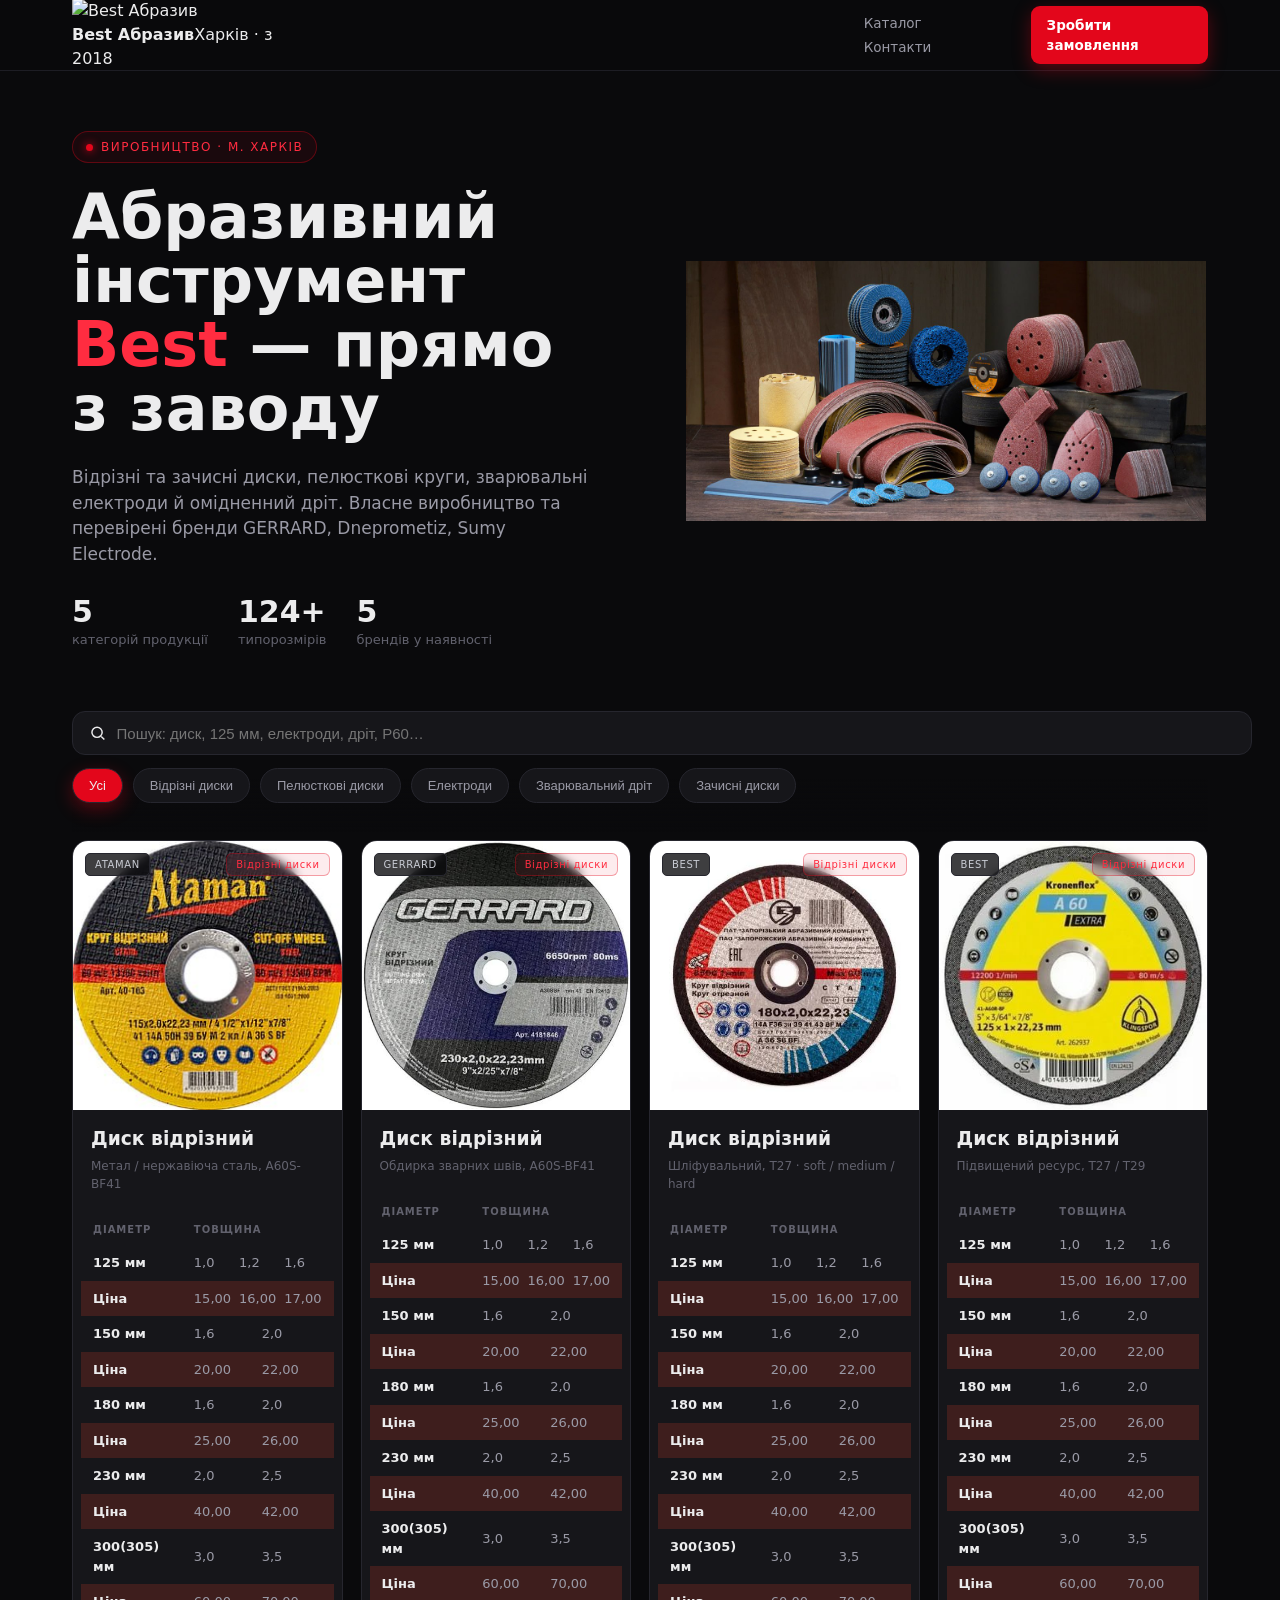
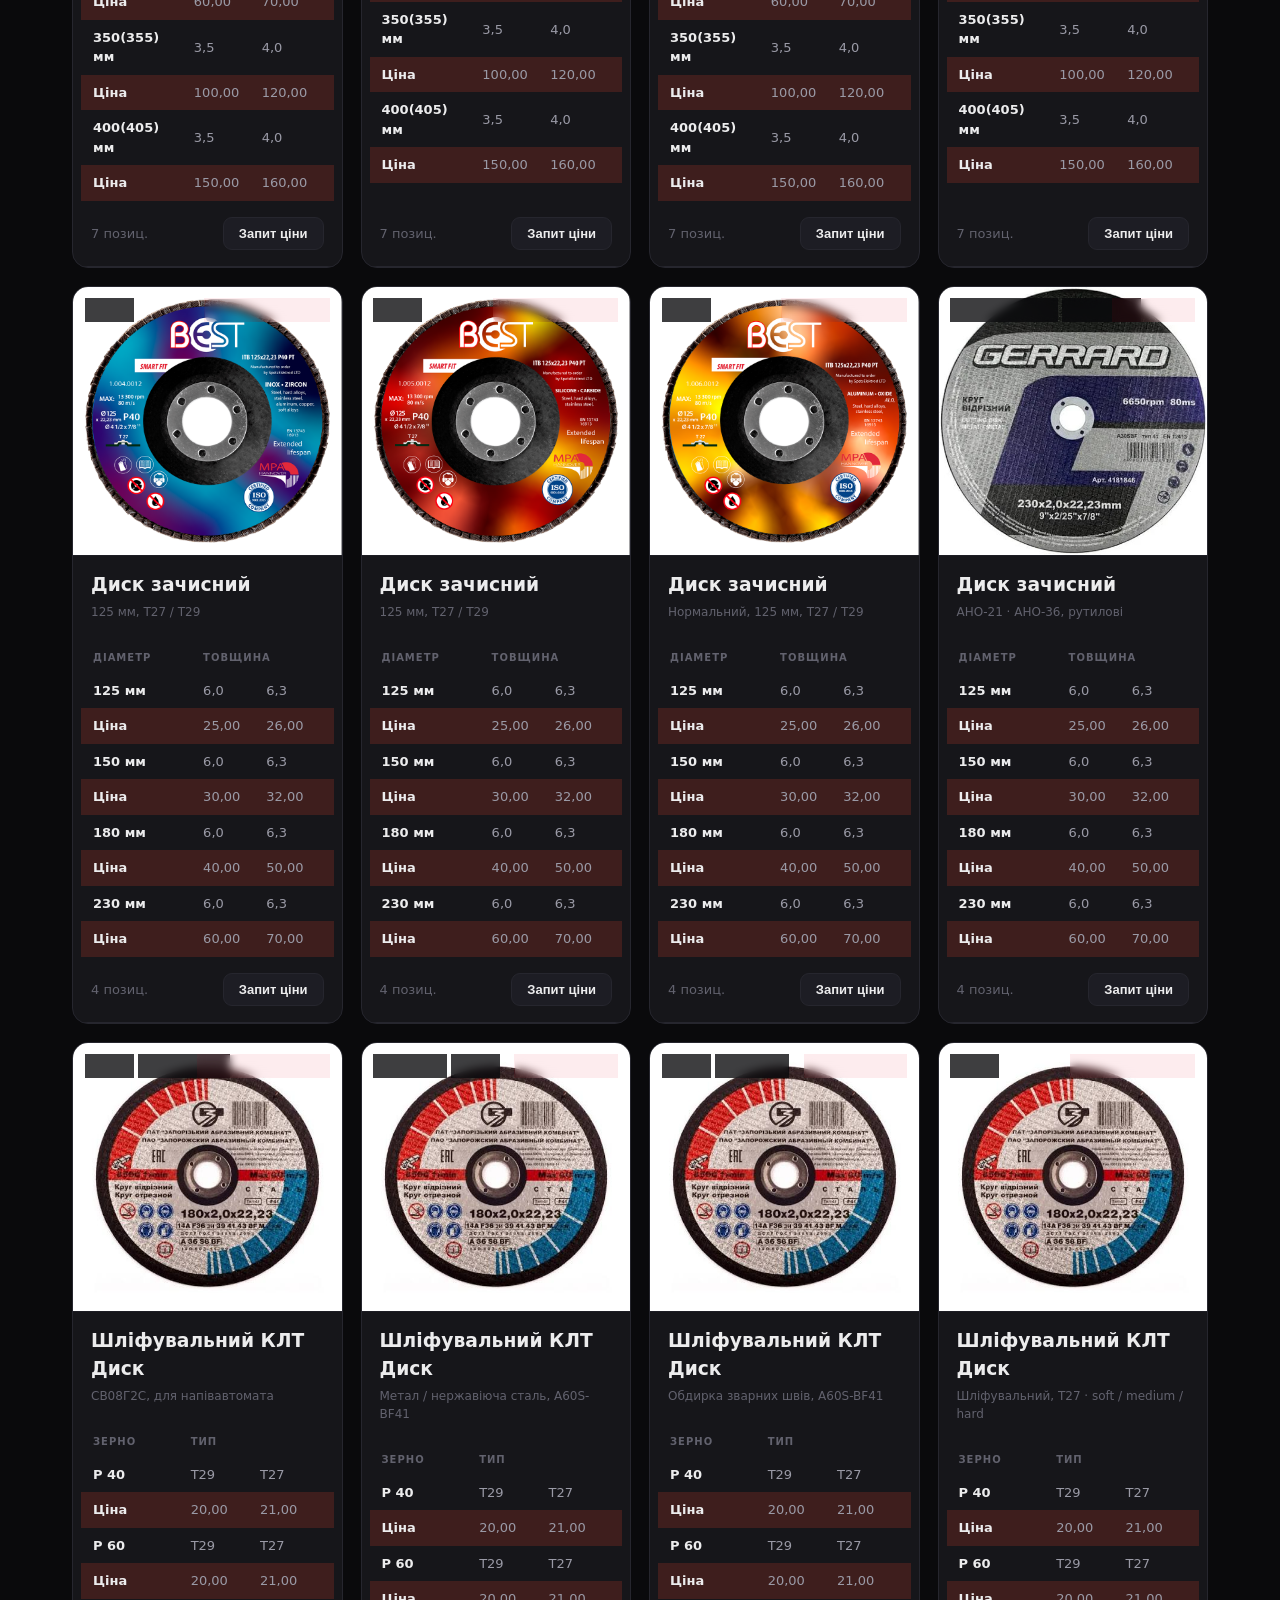
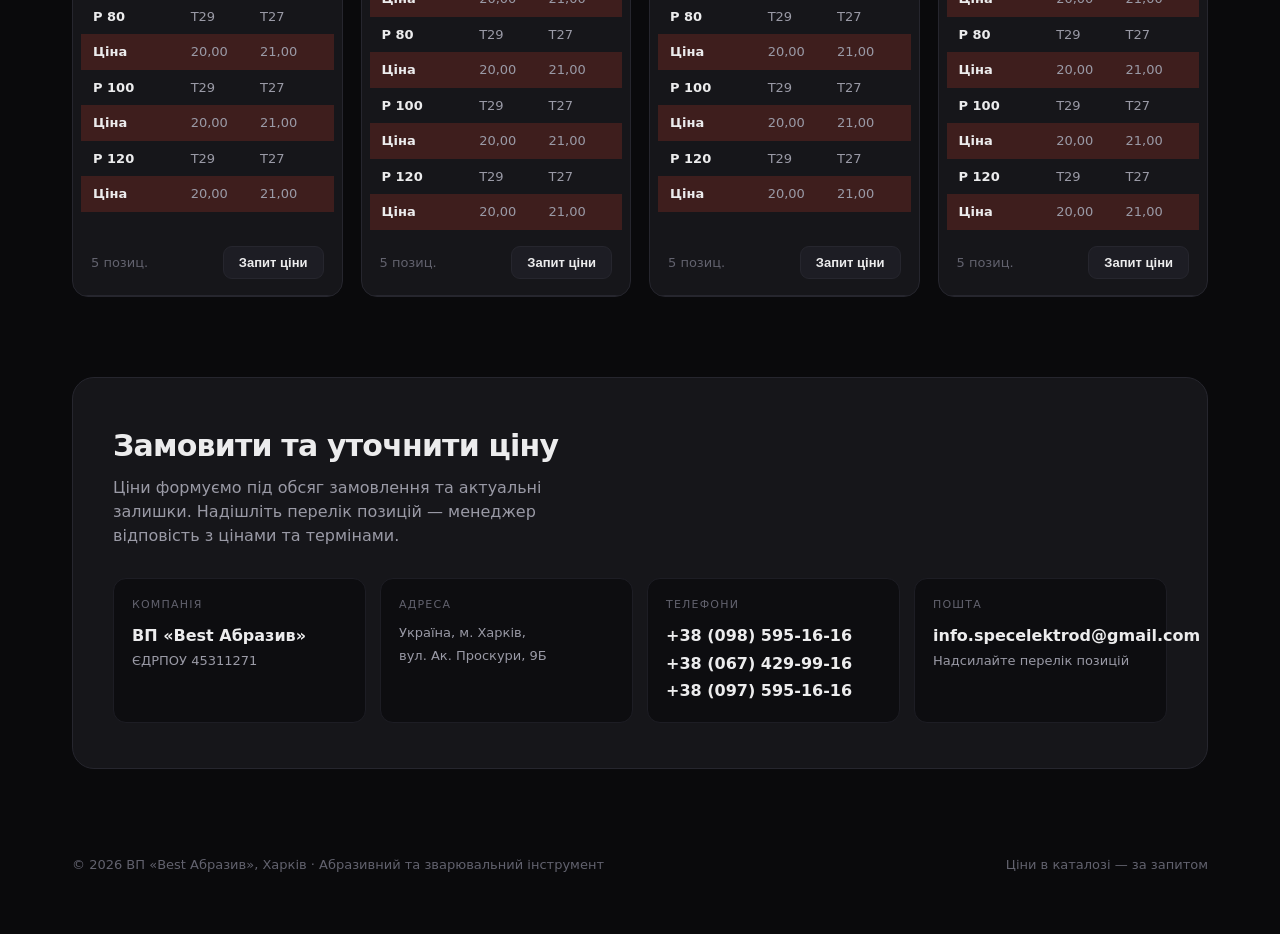
==== index.html @ 77cccf1e "first commit" ====
<!DOCTYPE html>
<html lang="uk">
<head>
    <meta charset="UTF-8">
    <meta name="viewport" content="width=device-width, initial-scale=1.0">
    <title>Spec Elektrod</title>
    <link rel="icon" type="image/png" sizes="32x32" href="images/Logo_СпецЕлектрод 2.jpg">
    <link rel="stylesheet" href="css/style.css">
</head>
<body>
    <header>
       <div class="wrap top-in">
            <a class="logo" href="#top">
                <span class="logo-badge"><img src="img/logo.jpg" alt="Best Абразив"></span>
                <span class="logo-txt"><b>Best Абразив</b><span>Харків · з 2018</span></span>
            </a>
            <nav class="top-nav">
                <a href="#cat">Каталог</a>
                <a href="#contacts">Контакти</a>
            </nav>
            <a class="top-cta" href="#contacts">Зробити замовлення</a>
        </div> 
    </header>
    <main class="wrap" id="top">
        <section class="hero">
            <div class="hero-box">
                <div class="badge-box">
                    <span class="badge">Виробництво · м. Харків</span>
                    <h1>Абразивний інструмент <em>Best</em> — прямо з заводу</h1>
                    <p>Відрізні та зачисні диски, пелюсткові круги, зварювальні електроди й омідненний дріт. Власне виробництво та перевірені бренди GERRARD, Dneprometiz, Sumy Electrode.</p>
                    <div class="hero-stats">
                        <div class="stat"><b id="st-cat">9</b><span>категорій продукції</span></div>
                        <div class="stat"><b id="st-sku">60+</b><span>типорозмірів</span></div>
                        <div class="stat"><b>5</b><span>брендів у наявності</span></div>
                    </div>
                </div>
                <div class="hero-img">
                    <img src="images/photo_2026-08-15_18-04-58.jpg" alt="">
                </div>
            </div>
        </section>

        <section class="controls" id="cat">
            <div class="search">
                <svg width="18" height="18" viewBox="0 0 24 24" fill="none" stroke="currentColor" stroke-width="2"><circle cx="11" cy="11" r="7"/><path d="m21 21-4.3-4.3"/></svg>
                <input id="q" type="text" placeholder="Пошук: диск, 125 мм, електроди, дріт, Р60…" autocomplete="off">
            </div>
            <div class="filters" id="filters"></div>
        </section>

        <section class="grid" id="grid"></section>

        <section class="contacts" id="contacts">
            <h2>Замовити та уточнити ціну</h2>
            <p class="lead">Ціни формуємо під обсяг замовлення та актуальні залишки. Надішліть перелік позицій — менеджер відповість з цінами та термінами.</p>
            <div class="c-grid">
                <div class="c-item"><div class="lbl">Компанія</div><span>ВП «Best Абразив»</span><span class="small">ЄДРПОУ 45311271</span></div>
                <div class="c-item"><div class="lbl">Адреса</div><span class="small">Україна, м. Харків,<br>вул. Ак. Проскури, 9Б</span></div>
                <div class="c-item"><div class="lbl">Телефони</div><a href="tel:+380985951616">+38 (098) 595-16-16</a><a href="tel:+380674299916">+38 (067) 429-99-16</a><a href="tel:+380975951616">+38 (097) 595-16-16</a></div>
                <div class="c-item"><div class="lbl">Пошта</div><a href="mailto:info.specelektrod@gmail.com?subject=Запит%20ціни%20-%20каталог%20Best%20Абразив">info.specelektrod@gmail.com</a><span class="small">Надсилайте перелік позицій</span></div>
            </div>
        </section>
        </main>

        <footer>
            <div class="wrap foot-in">
                <span>© <span id="yr"></span> ВП «Best Абразив», Харків · Абразивний та зварювальний інструмент</span>
                <span>Ціни в каталозі — за запитом</span>
            </div>
        </footer>
        <div class="toast" id="toast"></div>
        <script src="js/script.js"></script>
</body>
</html>
---- css/style.css ----
:root{
    --red: #e3061b;
    --red-soft:#ff2c40;
    --bg:#0a0a0c;
    --bg-2:#111114;
    --cyan: #14eaee;
    --txt-dim:#9a9aa6;
    --card:#16161a;
    --txt:#ececed;
    --line-soft:#1d1d24;
    --txt-faint:#62626e;
    --line:#26262e;
    --chrome:#c9ccd4;
    --card-hover:#1c1c22;
}

*{
    box-sizing:border-box;
    margin:0;
    padding:0;
}
  
html{
    scroll-behavior:smooth;
}
  
body{
    background:var(--bg);
    color:var(--txt);
    font-family:'Segoe UI',system-ui,-apple-system,Roboto,Helvetica,Arial,sans-serif;
    line-height:1.5;
    overflow-x:hidden;
}
  
a{
    color:inherit;
    text-decoration:none;
}
  
img{
    max-width:100%;
    display:block;
}


p{
    color: white;
}

header{
    position: sticky;
    top: 0px;
    z-index: 100;
    backdrop-filter: blur(14px);
    background-color: rgba(10, 10, 12, .72);
    border-bottom: 1px solid var(--line-soft);
}

.top-in {
    /* opacity: 0.7; */
    border-color: aliceblue;
    display: flex;
    align-items: center;
    gap: 18px;               
    height: 70px;
}

.wrap{
    margin: 0px auto;
    padding: 0px 22px;
    max-width: 1180px;
    position: relative;
    z-index: 1;
}

/*  расстояние между дочерними элементами 
        row-gap: 18px;      между строками 
        column-gap: 12px;   между колонками      
        gap: 18px 12px;                   */


.top-nav{
    margin: 0 0 0 540px;
}   
        
.top-nav a{
    font-size: 13.5px;
    padding: 8px 12px;
    color: var(--txt-dim);
}

.top-nav a:hover{
    color: var(--txt);
    background: var(--card);
    border-radius:9px;
    transition: 0.18s;
}

.top-cta{
    color: #fff;
    background-color: var(--red);
    border-radius: 9px;
    padding: 9px 16px;
    font-weight: 600;
    font-size: 13.5px;
    box-shadow: 0 6px 18px #e3061c5a;
}

.top-cta:hover{
    background-color: var(--red-soft);
    transition: 0.18s;
}

.hero{
    padding: 60px 0px 30px;
}

.hero h1{
    font-weight: 800;
    font-size: 62px;
    max-width: 520px;
    line-height: 1.03;
}

.badge{
    display: inline-flex;
    align-items: center;
    font-size: 12px;
    text-transform: uppercase;
    letter-spacing: 1.5px;
    padding: 6px 13px;
    margin-bottom: 22px;
    border-radius: 25px;
    border: 1px solid rgba(227, 6, 27, .35);
    background-color: #e3061c13;
    color: var(--red-soft);
    gap: 8px;
}

.badge::before{
    content: " ";
    width: 7px;
    height: 7px;
    border-radius: 50%;
    background: var(--red);
    box-shadow: 0 0 8px var(--red);
}

.hero h1 em{
    font-style: normal;
    color: var(--red-soft);
}

.hero p{
    font-size: 17px;
    color: var(--txt-dim);
    font-weight: 400;
    margin-top: 25px;
    max-width: 520px;
}

.hero-stats{
    display: flex;
    gap: 30px;
    margin-top: 30px;
}

.stat b{
    display: block;
    font-size: 30px;
    font-weight: 800;
    line-height: 1;
}

.stat span{
    font-size: 13px;
    /* font-weight: 300; */
    color: var(--txt-faint);
}

.hero-box{
    display: flex;
    gap: 94px;
}

.hero-img{
    display: flex;
    justify-content: center;
    align-items: center;
}

.hero-img img{
    height: 260px;
    display: block;
    
    
    margin: 51px auto;
}

.controls{
    position: sticky;
    top: 70px;
    z-index: 40;
    padding: 16px 0;
    margin-top: 14px;
    background: linear-gradient(180deg, var(--bg) 60%, rgba(10, 10, 12, 0));
}

.search{
    display: inline-flex;
    align-items: center;
    border: 1px solid var(--line);
    background-color: var(--card);
    border-radius: 13px;
    padding: 12px 16px;
    width: 1180px;   
    gap: 10px;
}

.search input{
    background: none;
    border: none;
    outline: none;
    color: var(--txt); 
    font-size: 15px;
    width: 100%; 
}



.filters{
    display: inline-flex;
    align-items: center;
    gap: 10px;
}

.chip{
    display: inline-flex;
    align-items: center;
    border: 1px solid var(--line);
    background-color: var(--card);
    border-radius: 20px;
    padding: 9px 16px;  
    margin: 13px 0px;
    font-size: 13px;
    color: var(--txt-dim);
}

.chip:hover{
    border: 1px solid #3a3a44;
    color: var(--txt);
    cursor: pointer;
    transition: 0.18s;
}

.active{
    background-color: var(--red);
    color: var(--txt);
    box-shadow: 0 6px 18px #e3061c55;
}

.grid{
    display: grid;
    gap: 18px;
    padding: 8px 0 70px;
    grid-template-columns: repeat(auto-fill, minmax(250px, 1fr));
}

.card{
    background-color: var(--card);
    border: 1px solid var(--line);
    border-radius: 16px;
    overflow: hidden;
    display: flex;
    flex-direction: column;
    transition: 0.2s;
}

.card:hover{
    background: var(--card-hover);
    transform: translateY(-3px);
    
}

.brands{
    display: inline-flex;
    align-items: center;
    gap: 5px;
    position: absolute;
    top: 12px;
    left: 12px;
}

.brand-tag{
    font-size: 10px;
    letter-spacing: 0.6px;
    color: var(--chrome);
    border-radius: 5px;
    border: 1px solid var(--line);
    background: rgba(8, 8, 11, .78);
    padding: 3px 9px;
    backdrop-filter: blur(4px);
}

.card-media{
    position: relative;
    height: 268.9px;
    background: radial-gradient(circle at 50% 38%, #222228, #0d0d10 72%);
    border-bottom: 1px solid  var(--line-soft);
}

.cat-pill{
    font-size: 10px;
    letter-spacing: 0.6px;
    color: var(--red-soft);
    border-radius: 6px;
    border: 1px solid rgba(227, 6, 27, .35);
    background-color: #e3061c13;
    padding: 3px 9px;
    backdrop-filter: blur(4px);
    position: absolute;
    top: 12px;
    right: 12px;
}

.card-head{
    padding: 15px 18px;
}

.sub{
    font-size: 12px;
    color: var(--txt-faint);
    margin-top: 4px;
}

.card-body{
    padding: 6px 8px 4px;
    flex: 1;
}

table{
    width: 100%;
    border-collapse: collapse;
    font-size: 13px;
}

th{
    text-align: left;
    padding: 8px 12px;
    text-transform: uppercase;
    letter-spacing: 1px;
    font-size: 10px;
    font-weight: 600;
    color: var(--txt-faint);
}

tbody td:first-child{
    font-weight: 600;
    color: var(--txt);
}

tbody tr:nth-child(odd) td {
    /* border-bottom: 1px solid var(--line); */
    /* background-color: #39394179; */
}

tbody tr:nth-child(even) td {
    /* border-bottom: 2px solid var(--cyan); */
    background-color: #ff452c2c;
}

tbody td{
    padding: 8px 12px;
    color: var(--txt-dim);
    /* border-top: 1px solid  var(--cyan); */
    
}

/* tbody td:nth-child(2){
    border-left: 1px solid  var(--cyan);
} */

.price{
    color: var(--red-soft);
    font-weight: 600;
}

.variants,
.prices {
    display: grid;
    grid-template-columns: repeat(3, 1fr);
    gap: 8px;
}

.price-label {
    font-weight: 600;
}


.card-foot{
    display: flex;
    align-items: center;
    gap: 5px;
    padding: 12px 18px 16px;
    border-bottom: 1px solid var(--line);
}

.n{
    display: inline-flex;
    justify-content: center;
    font-size: 13px;
    color: var(--txt-faint);
}

.btn-ask{
    border: 1px solid var(--line);
    margin-left: auto;
    background: #1d1d24;
    color: var(--txt);
    font-size: 13px;
    font-weight: 600;
    border-radius: 9px;
    padding: 8px 15px;
}

.btn-ask:hover{
    cursor: pointer;
    transition: 0.18s;
    background: var(--red);
}

.contacts{
    border: 1px solid var(--line);
    border-radius: 22px;
    background-color: var(--card);
    padding: 45px 40px;
    margin: 10px 0 60px;
}

.contacts h2{
    font-size: 30px;
    font-weight: 800;
    letter-spacing: -0.8px;
    margin-bottom: 8px;
}

.lead{
    color: var(--txt-dim);
    max-width: 50ch;
    margin-bottom: 30px;
}

.c-grid{
    display: grid;
    gap: 14px;
    grid-template-columns: repeat(auto-fit, minmax(210px, 1fr));
    position: relative;
}

.c-item{
    background: #0d0d10;;
    border: 1px solid var(--line-soft);
    padding: 18px;
    border-radius: 13px;
}

.lbl{
    text-transform: uppercase;
    letter-spacing: 1.2px;
    font-size: 11px;
    color: var(--txt-faint);
    margin-bottom: 9px;
}

.c-item a, .c-item span{
    display: block;
    font-size: 15;
    line-height: 1.7;
    color: var(--txt);
    font-weight: 600;
}

.c-item .small{
    font-size: 13px;
    font-weight: 400;
    color: var(--txt-dim);
}

footer{
    padding: 26px 0 60px;
    font-size: 13px;
    color: var(--txt-faint);
}

.foot-in{
    display: flex;
    flex-wrap: wrap;
    gap: 14px; 
    justify-content: space-between;
    align-items: center;
}
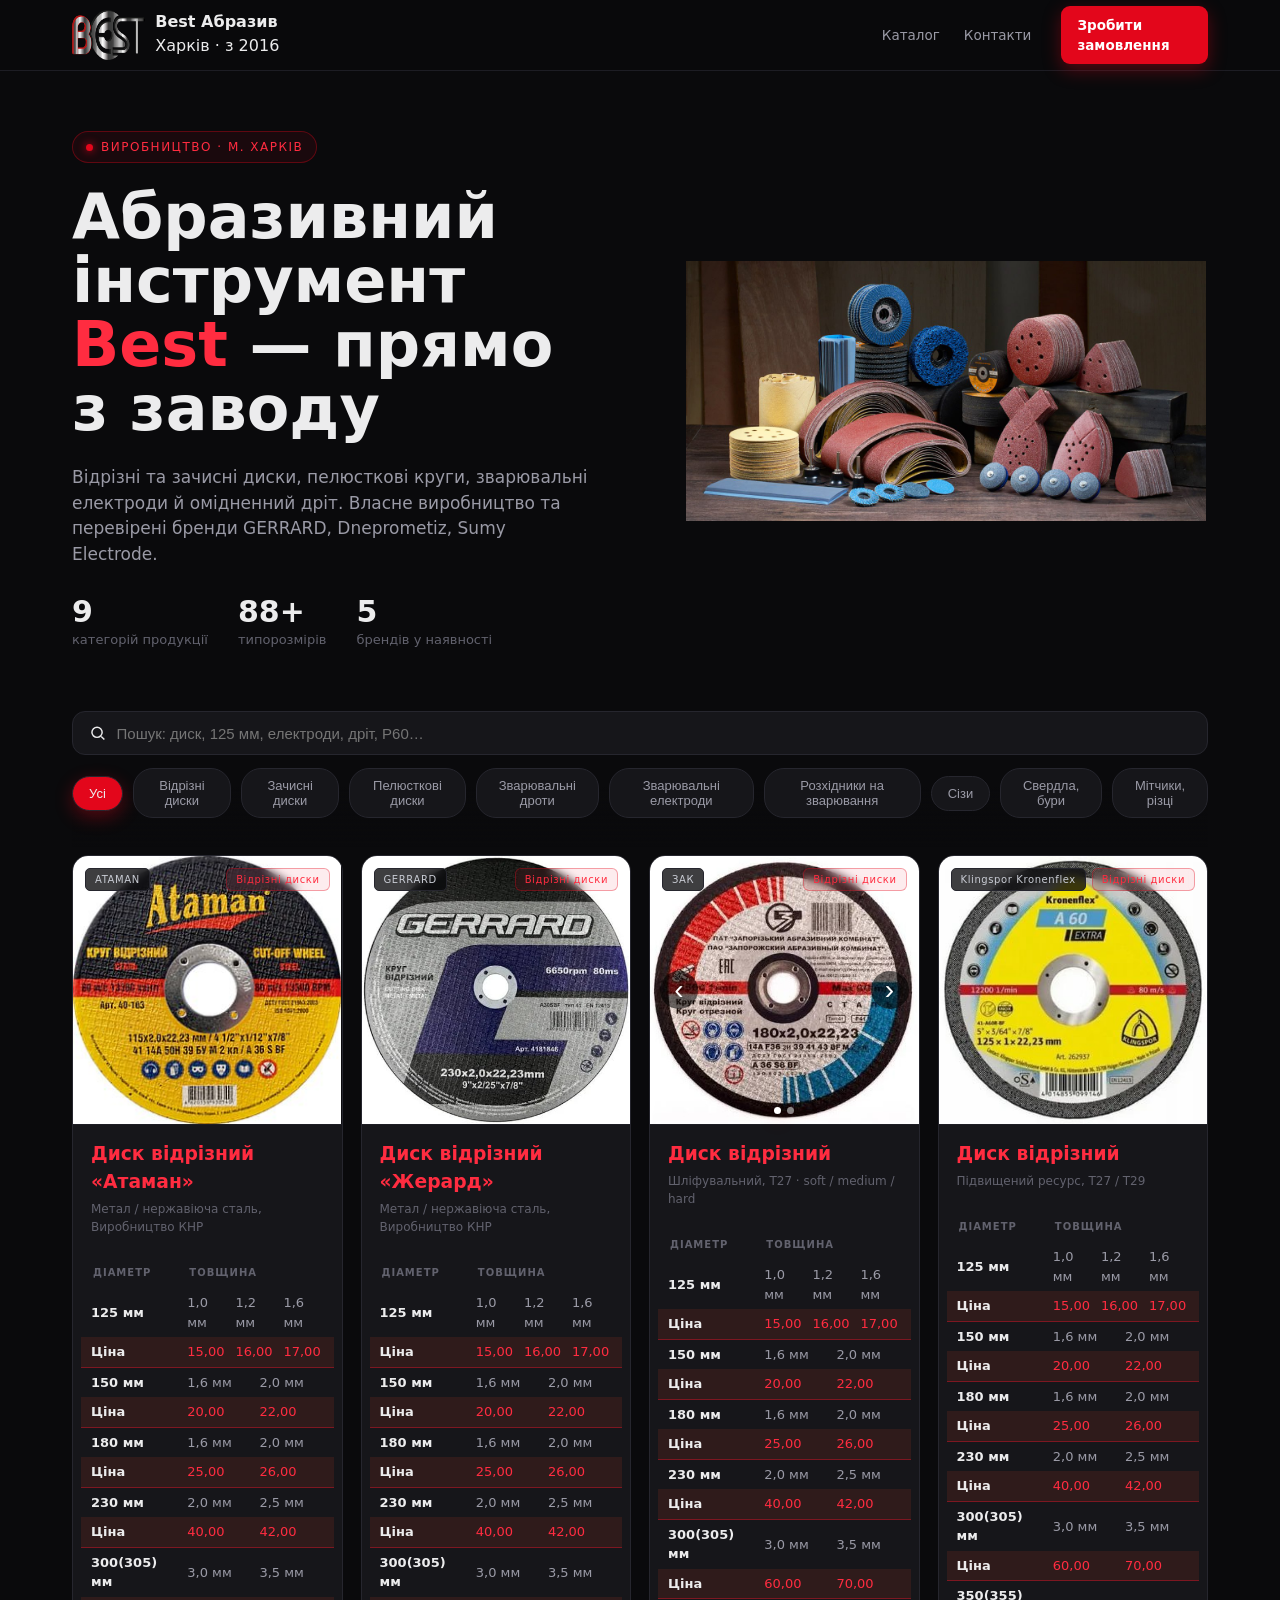
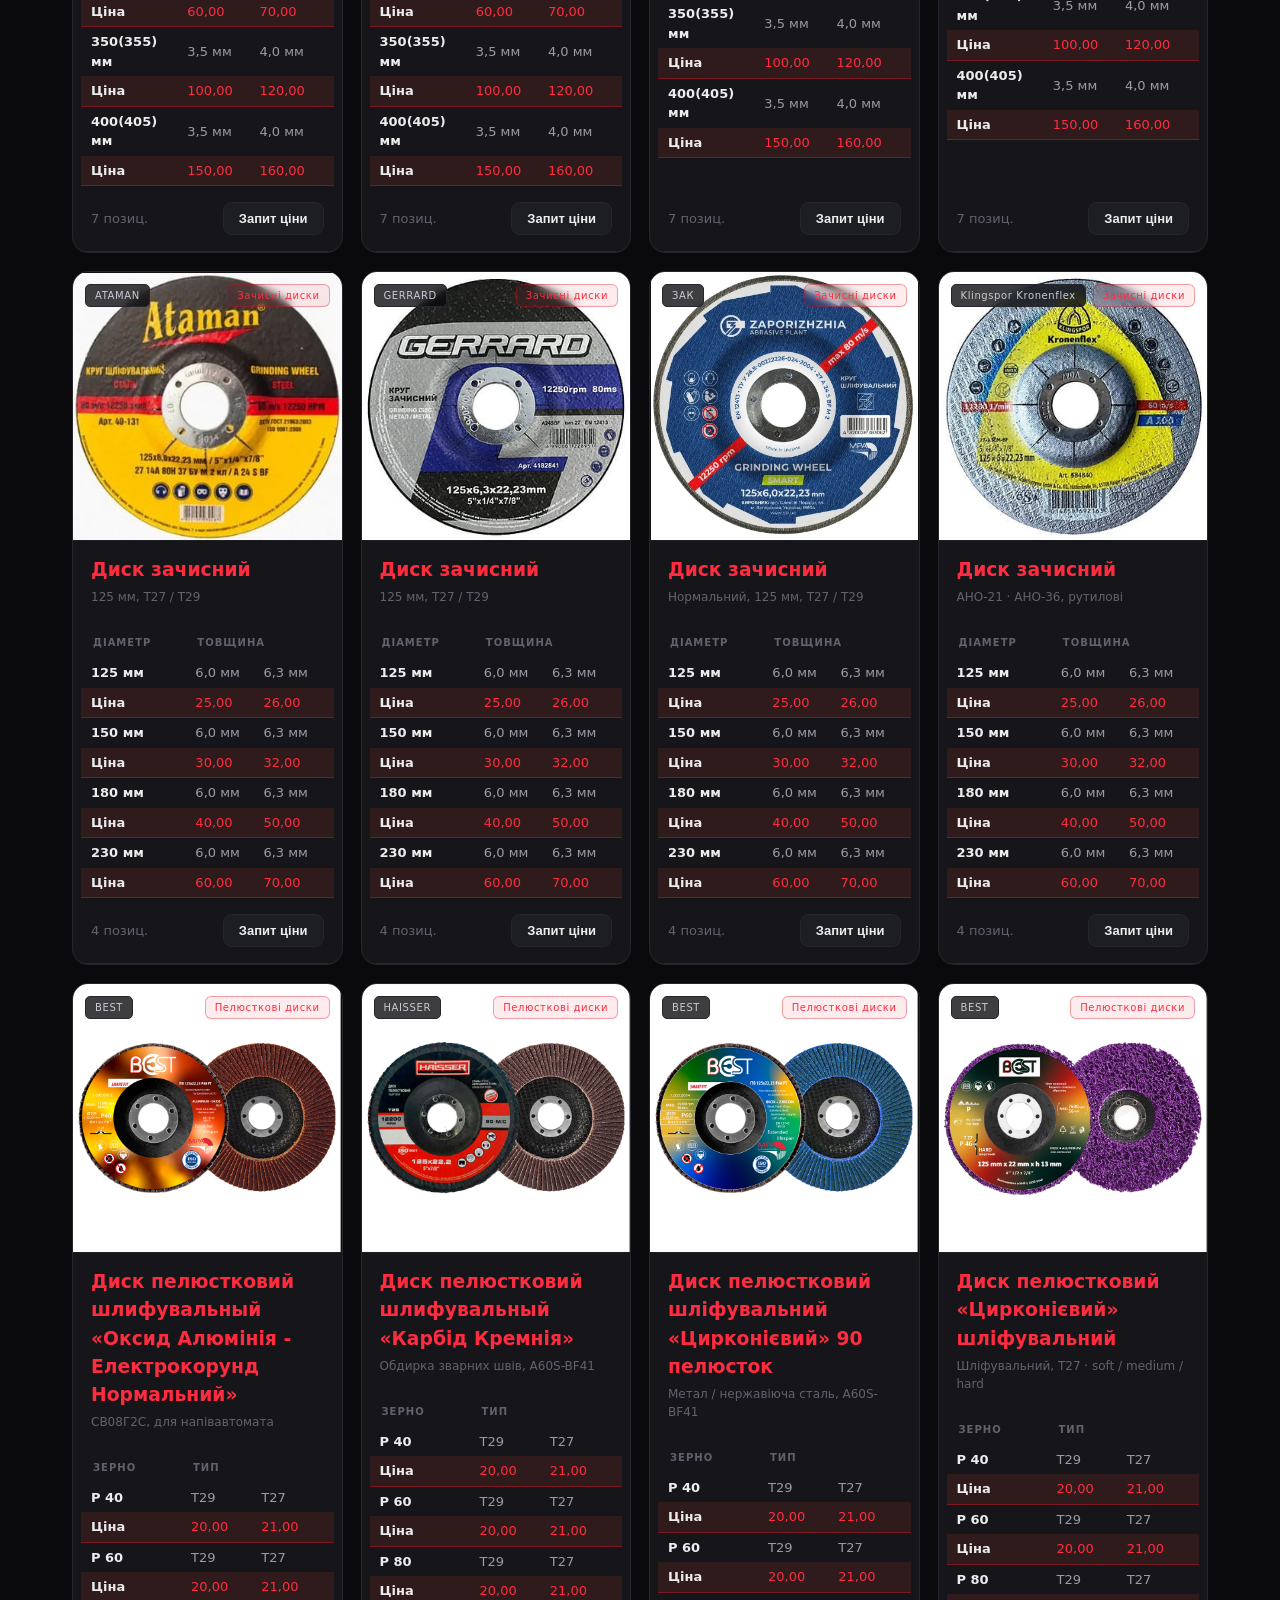
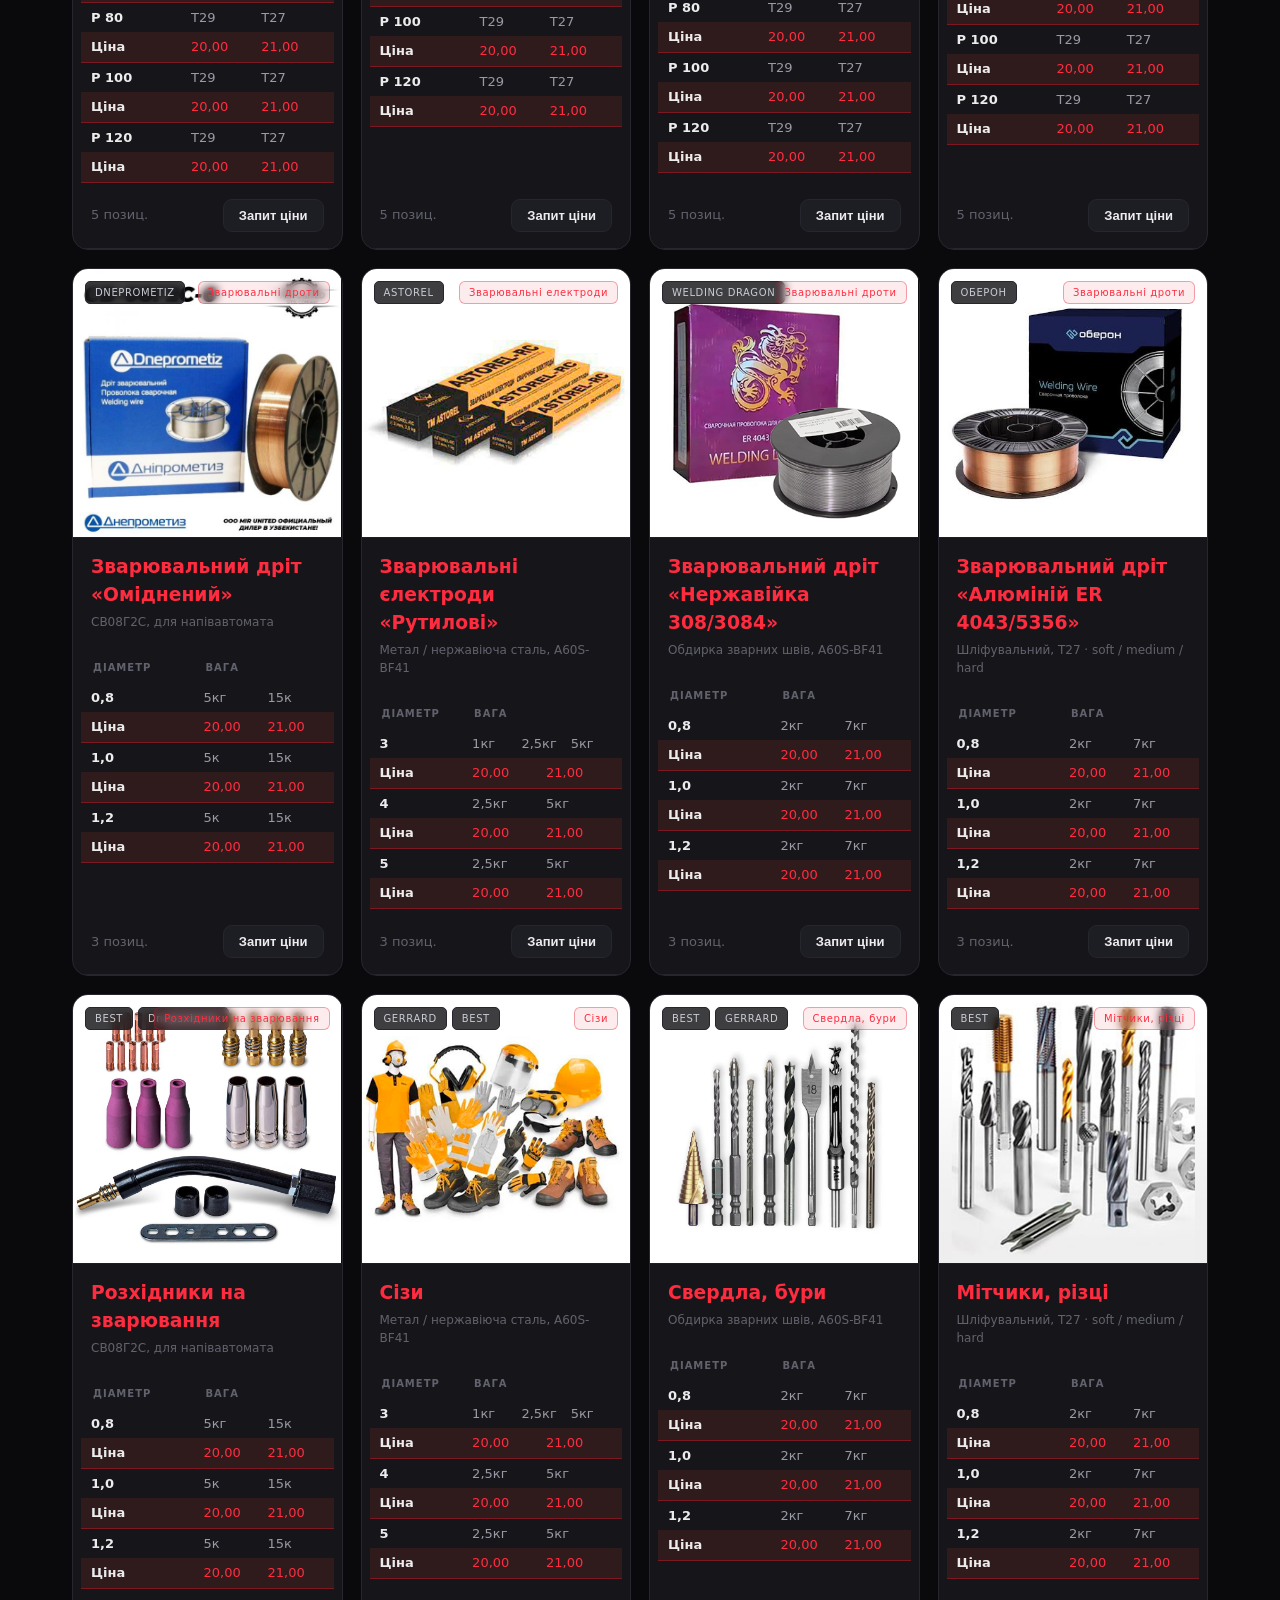
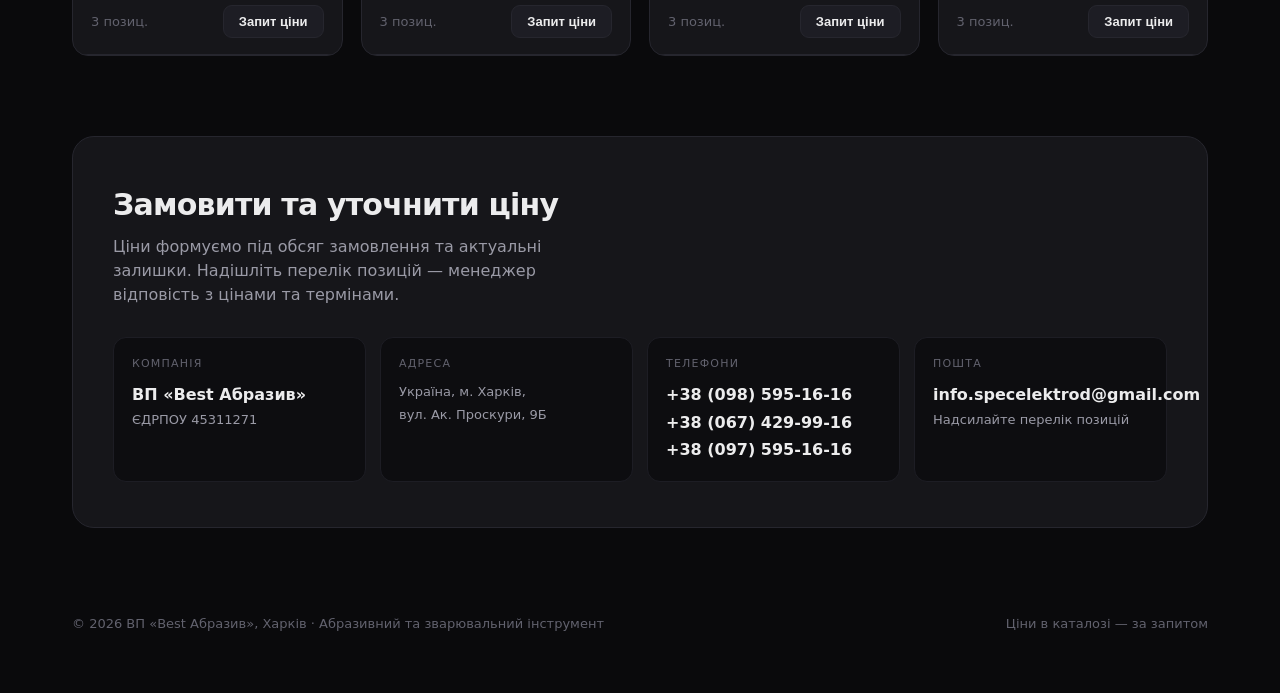
==== commit 3bc19848: "fotos" ====
--- a/index.html
+++ b/index.html
@@ -11,8 +11,8 @@
     <header>
        <div class="wrap top-in">
             <a class="logo" href="#top">
-                <span class="logo-badge"><img src="img/logo.jpg" alt="Best Абразив"></span>
-                <span class="logo-txt"><b>Best Абразив</b><span>Харків · з 2018</span></span>
+                <span class="logo-badge"><img src="images/Бест Обьемный.png" alt="Best Абразив"></span>
+                <span class="logo-txt"><b>Best Абразив </b>Харків · з 2016</span>
             </a>
             <nav class="top-nav">
                 <a href="#cat">Каталог</a>
--- a/css/style.css
+++ b/css/style.css
@@ -35,10 +35,13 @@
 a{
     color:inherit;
     text-decoration:none;
+    display: flex;
+    gap: 10px;
 }
   
 img{
     max-width:100%;
+    height: 50px;
     display:block;
 }
 
@@ -80,7 +83,8 @@
 
 
 .top-nav{
-    margin: 0 0 0 540px;
+    margin: 0 0 0 520px;
+    display: flex;
 }   
         
 .top-nav a{
@@ -104,6 +108,7 @@
     font-weight: 600;
     font-size: 13.5px;
     box-shadow: 0 6px 18px #e3061c5a;
+
 }
 
 .top-cta:hover{
@@ -213,7 +218,7 @@
     background-color: var(--card);
     border-radius: 13px;
     padding: 12px 16px;
-    width: 1180px;   
+    width: 1136px;   
     gap: 10px;
 }
 
@@ -224,6 +229,13 @@
     color: var(--txt); 
     font-size: 15px;
     width: 100%; 
+}
+
+.search-highlight {
+    background: var(--red-soft);
+    color: white;
+    padding: 1px 3px;
+    border-radius: 3px;
 }
 
 
@@ -300,6 +312,7 @@
     background: rgba(8, 8, 11, .78);
     padding: 3px 9px;
     backdrop-filter: blur(4px);
+    z-index: 10;
 }
 
 .card-media{
@@ -321,10 +334,78 @@
     position: absolute;
     top: 12px;
     right: 12px;
+    z-index: 10;
 }
 
 .card-head{
     padding: 15px 18px;
+}
+
+.card-head h3{
+    color: var(--red-soft);
+}
+
+.product-slider {
+  position: relative;
+  width: 100%;
+  height: 100%;
+}
+
+.product-slider .slider-img {
+  width: 100%;
+  height: 100%;
+  object-fit: contain;
+  display: block;
+}
+
+.slider-btn {
+  position: absolute;
+  top: 50%;
+  transform: translateY(-50%);
+
+  width: 38px;
+  height: 38px;
+
+  border: none;
+  border-radius: 50%;
+
+  background: rgba(0, 0, 0, 0.55);
+  color: white;
+
+  font-size: 28px;
+
+  cursor: pointer;
+  z-index: 5;
+}
+
+.slider-prev {
+  left: 10px;
+}
+
+.slider-next {
+  right: 10px;
+}
+
+.slider-dots {
+  position: absolute;
+  bottom: 10px;
+  left: 50%;
+  transform: translateX(-50%);
+
+  display: flex;
+  gap: 6px;
+}
+
+.slider-dot {
+  width: 7px;
+  height: 7px;
+
+  border-radius: 50%;
+  background: rgba(255, 255, 255, 0.5);
+}
+
+.slider-dot.active {
+  background: white;
 }
 
 .sub{
@@ -359,18 +440,19 @@
     color: var(--txt);
 }
 
-tbody tr:nth-child(odd) td {
-    /* border-bottom: 1px solid var(--line); */
-    /* background-color: #39394179; */
-}
+/* tbody tr:nth-child(odd) td {
+    border-bottom: 1px solid var(--line); 0
+    background-color: #39394179; 
+} */
 
 tbody tr:nth-child(even) td {
     /* border-bottom: 2px solid var(--cyan); */
-    background-color: #ff452c2c;
+    background-color: #ff452c1b;
+    border-bottom: 1px solid #7d1721;
 }
 
 tbody td{
-    padding: 8px 12px;
+    padding: 5px 10px;
     color: var(--txt-dim);
     /* border-top: 1px solid  var(--cyan); */
     
@@ -380,10 +462,10 @@
     border-left: 1px solid  var(--cyan);
 } */
 
-.price{
+/* .price{
     color: var(--red-soft);
     font-weight: 600;
-}
+} */
 
 .variants,
 .prices {
@@ -394,6 +476,10 @@
 
 .price-label {
     font-weight: 600;
+}
+
+.prices span{
+    color: var(--red-soft);
 }
 
 
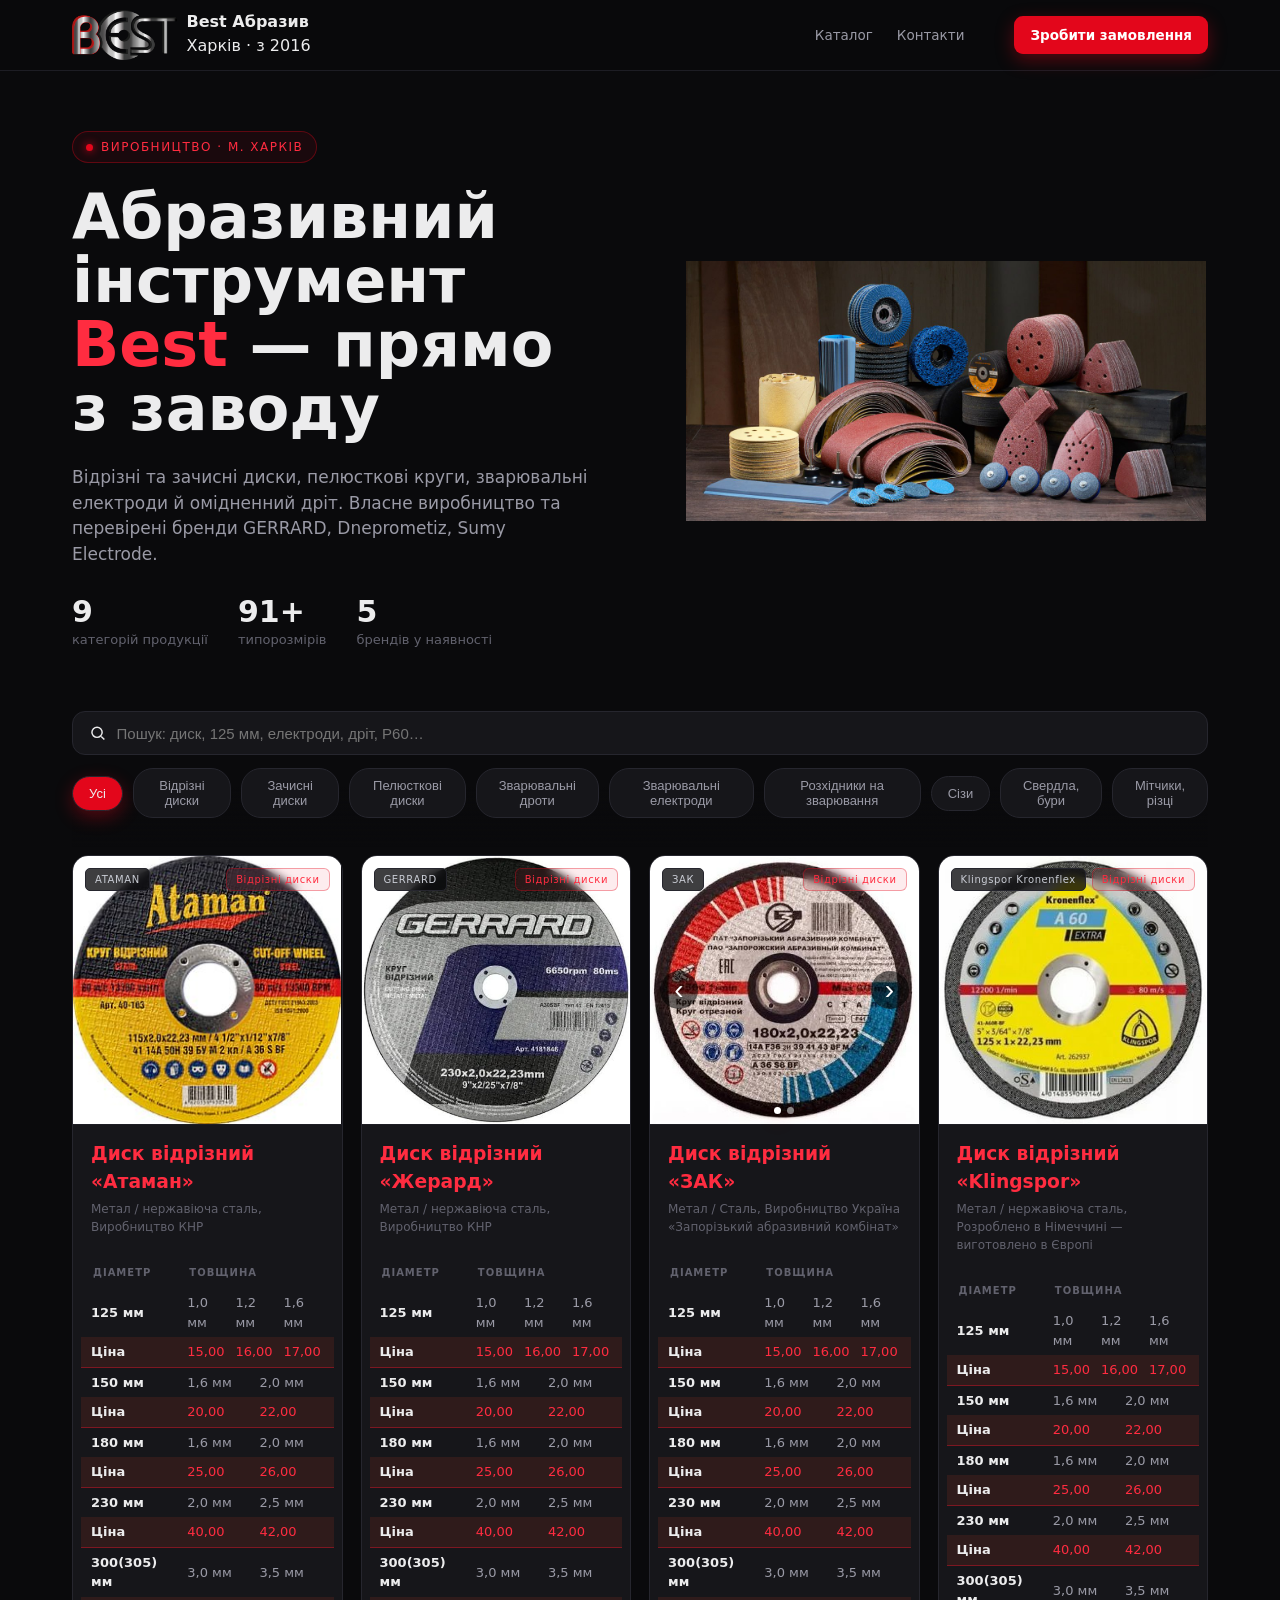
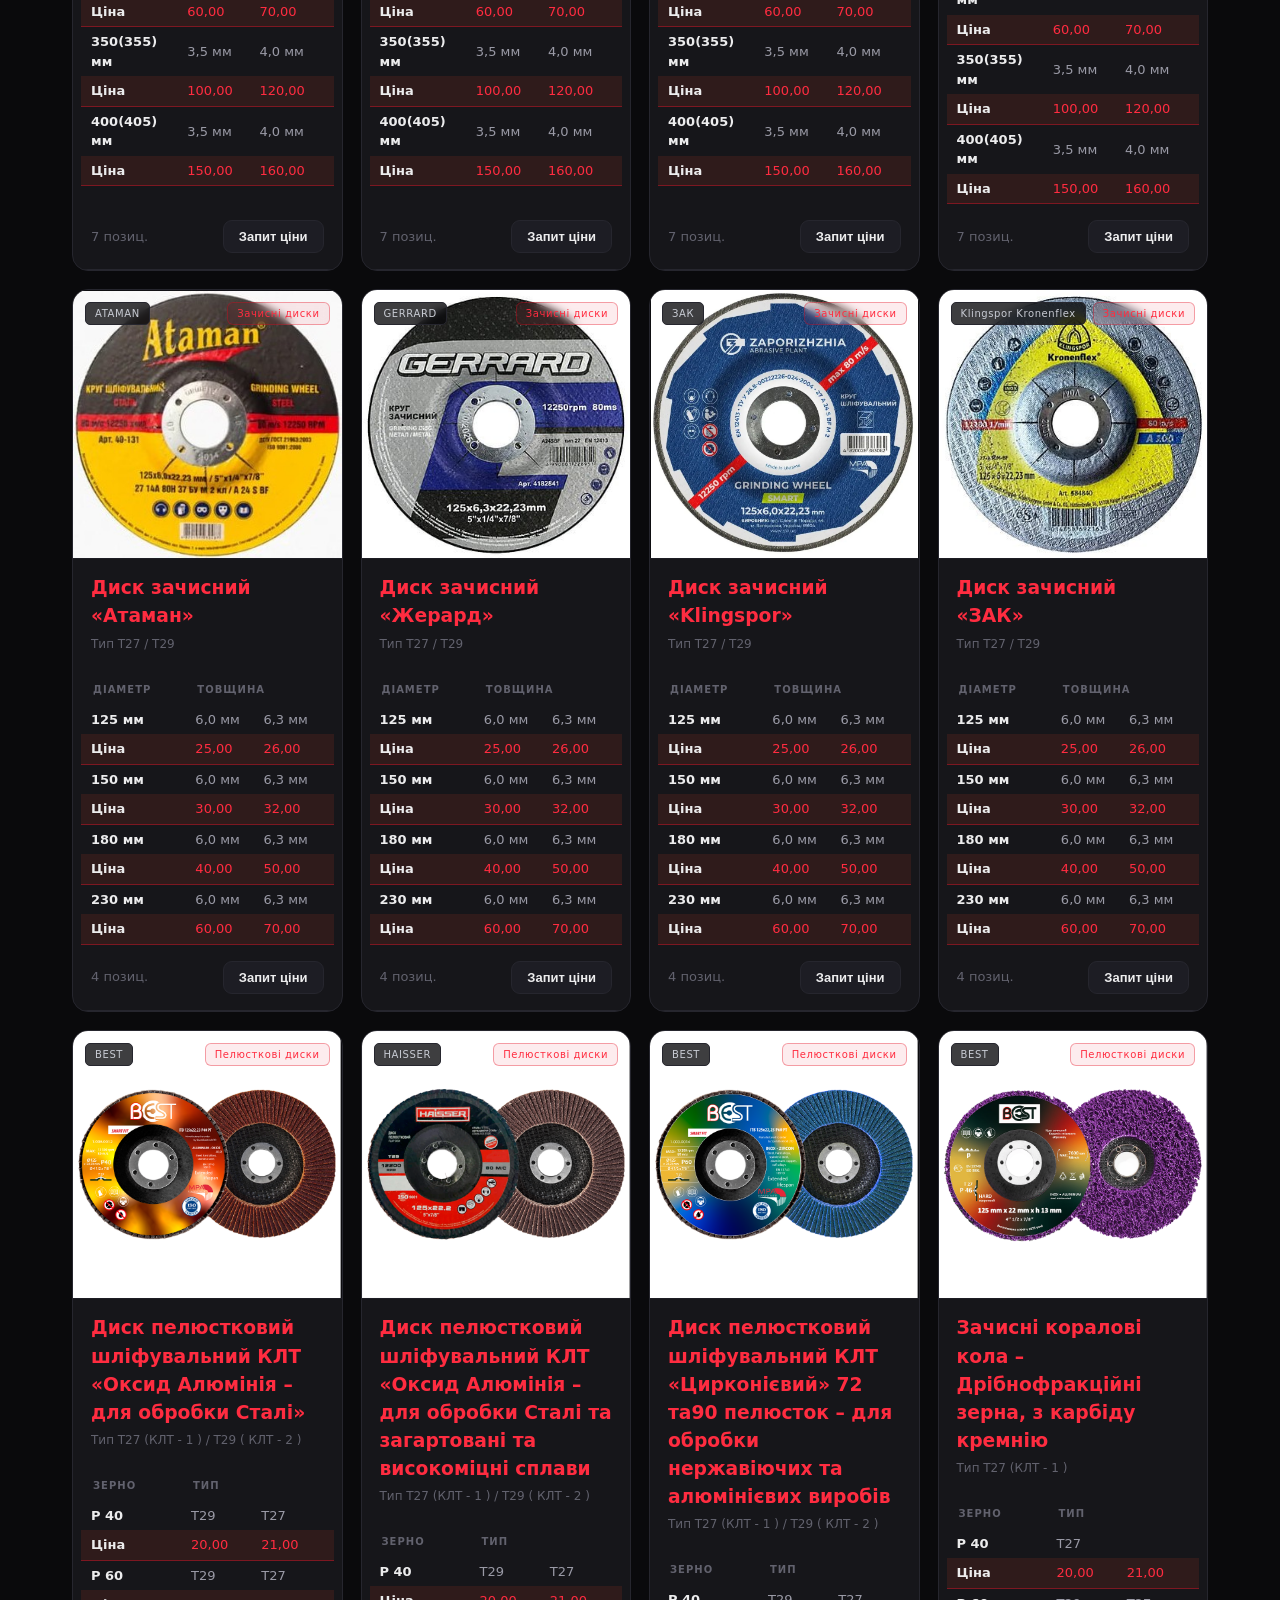
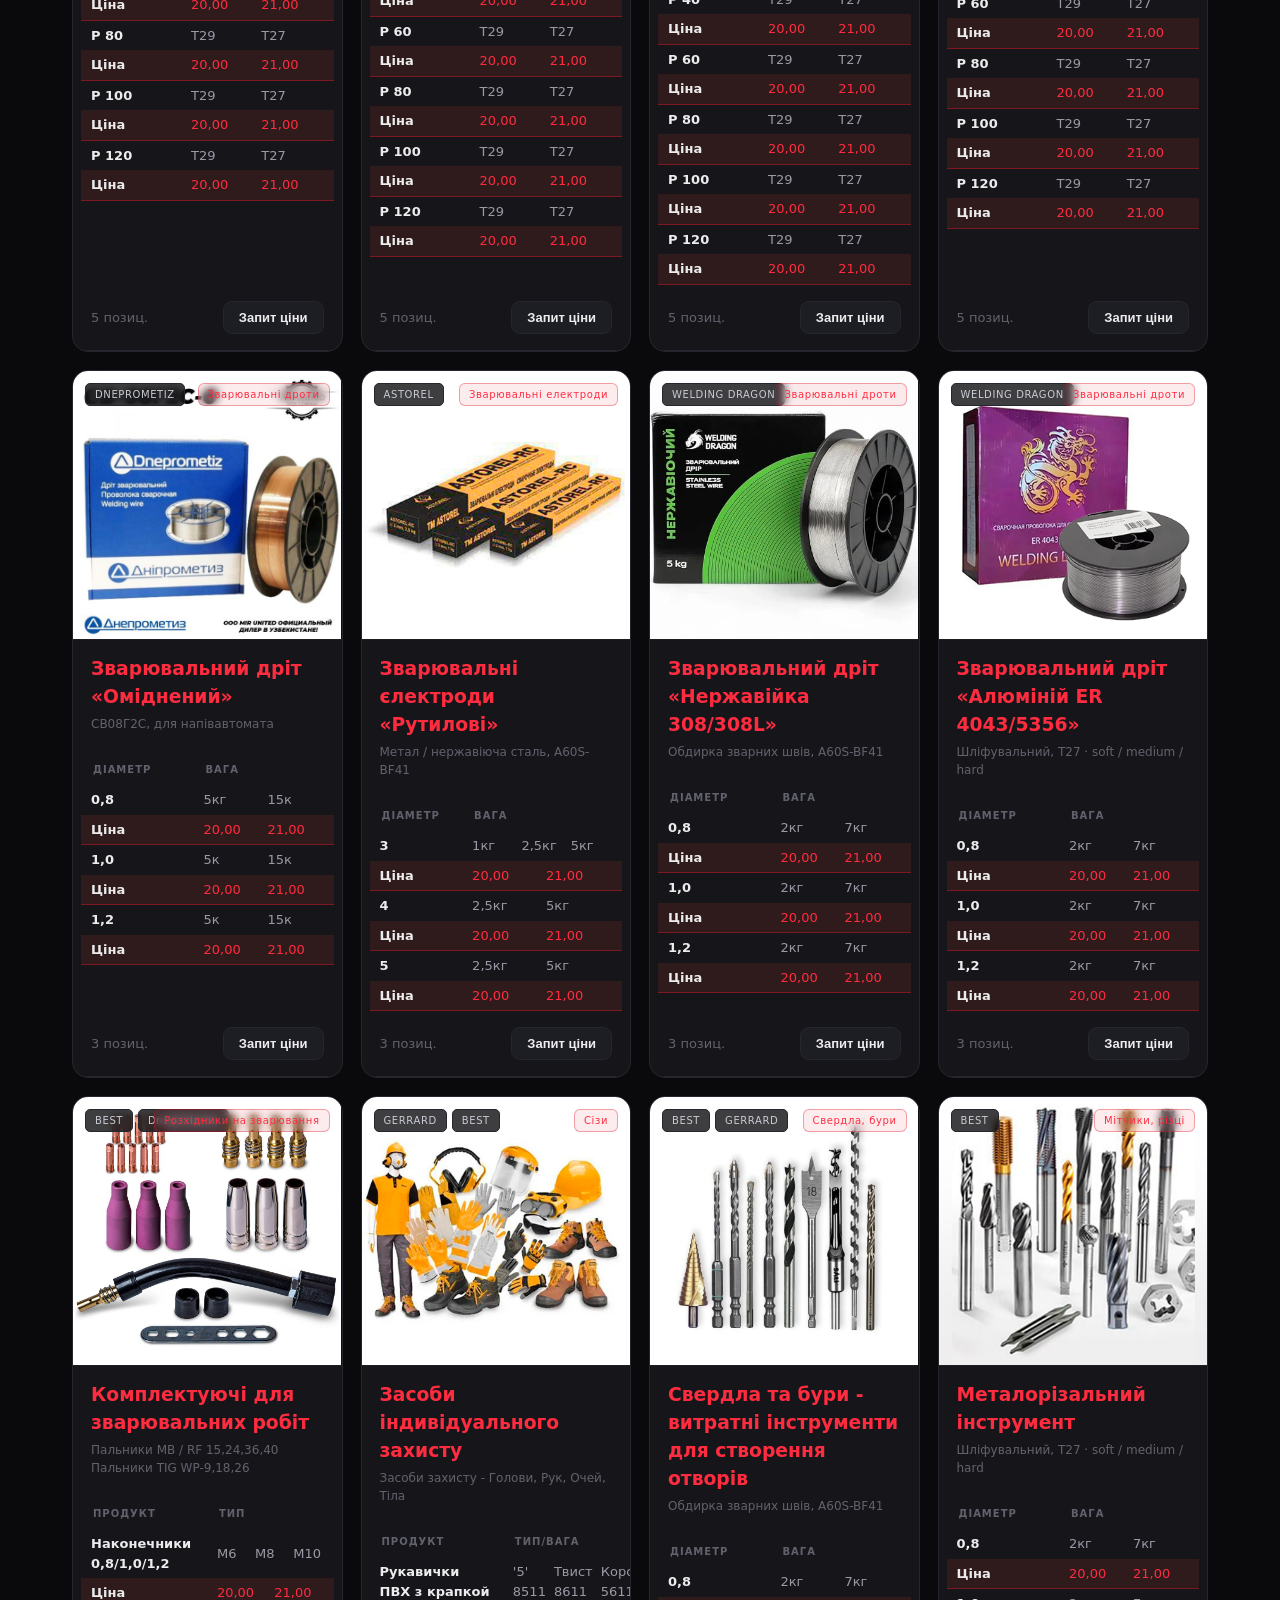
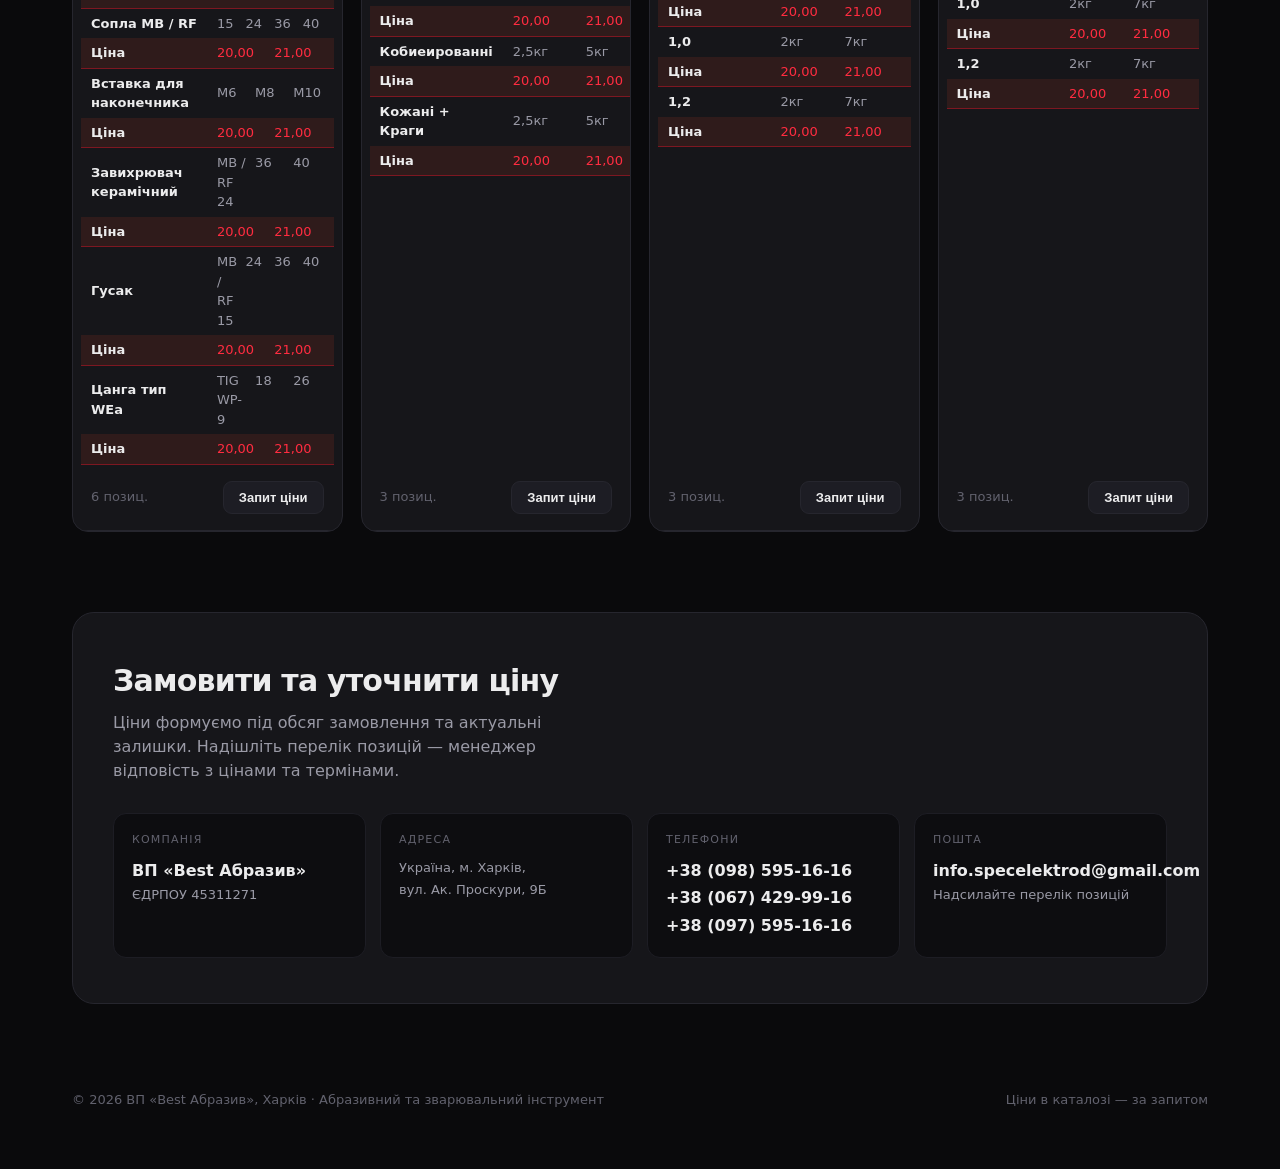
==== commit cd19b8dd: "name" ====
--- a/index.html
+++ b/index.html
@@ -12,11 +12,12 @@
        <div class="wrap top-in">
             <a class="logo" href="#top">
                 <span class="logo-badge"><img src="images/Бест Обьемный.png" alt="Best Абразив"></span>
-                <span class="logo-txt"><b>Best Абразив </b>Харків · з 2016</span>
+                <span class="logo-txt"><b>Best Абразив </b><br>Харків · з 2016</span>
             </a>
             <nav class="top-nav">
                 <a href="#cat">Каталог</a>
                 <a href="#contacts">Контакти</a>
+                
             </nav>
             <a class="top-cta" href="#contacts">Зробити замовлення</a>
         </div> 
--- a/css/style.css
+++ b/css/style.css
@@ -66,6 +66,8 @@
     align-items: center;
     gap: 18px;               
     height: 70px;
+    display: flex;
+    align-items: center;
 }
 
 .wrap{
@@ -83,11 +85,12 @@
 
 
 .top-nav{
-    margin: 0 0 0 520px;
-    display: flex;
+    display: flex;
+    margin-left: auto;
 }   
         
 .top-nav a{
+    
     font-size: 13.5px;
     padding: 8px 12px;
     color: var(--txt-dim);
@@ -101,6 +104,7 @@
 }
 
 .top-cta{
+    margin-left: 20px;
     color: #fff;
     background-color: var(--red);
     border-radius: 9px;
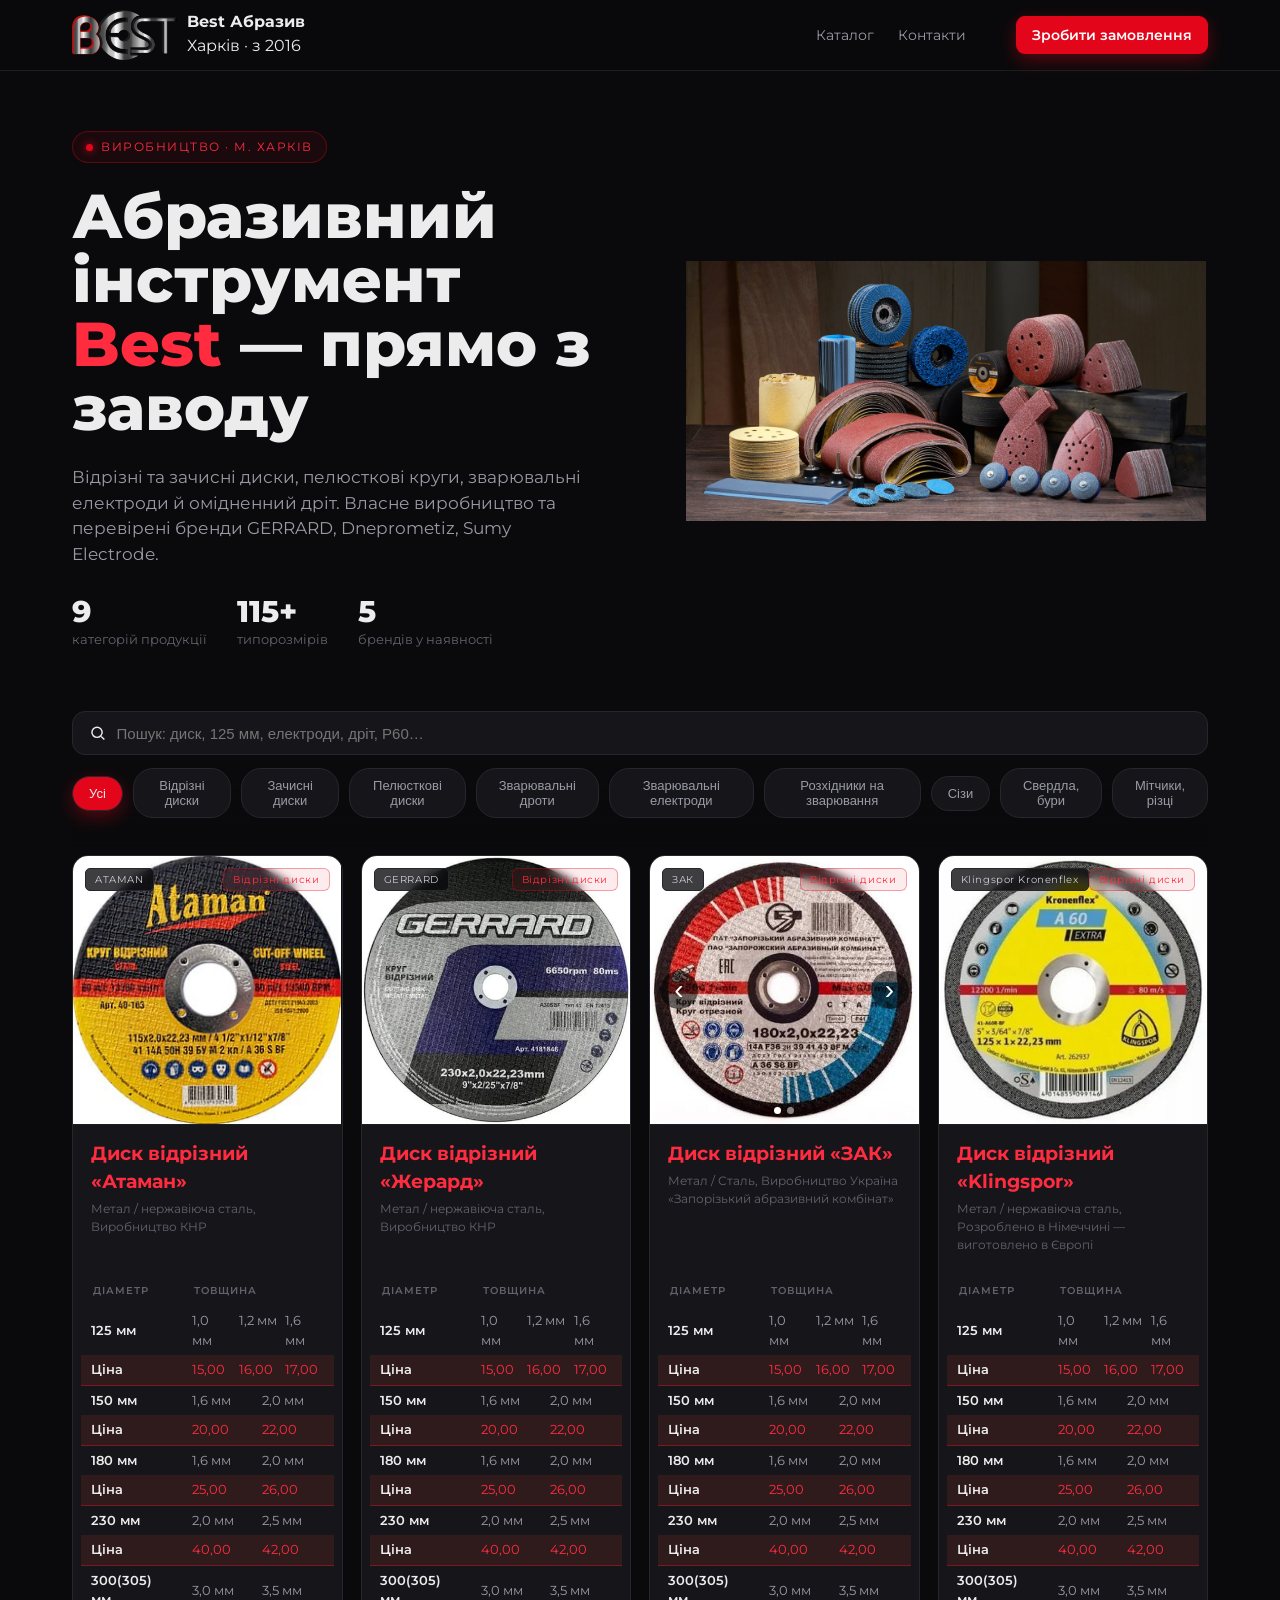
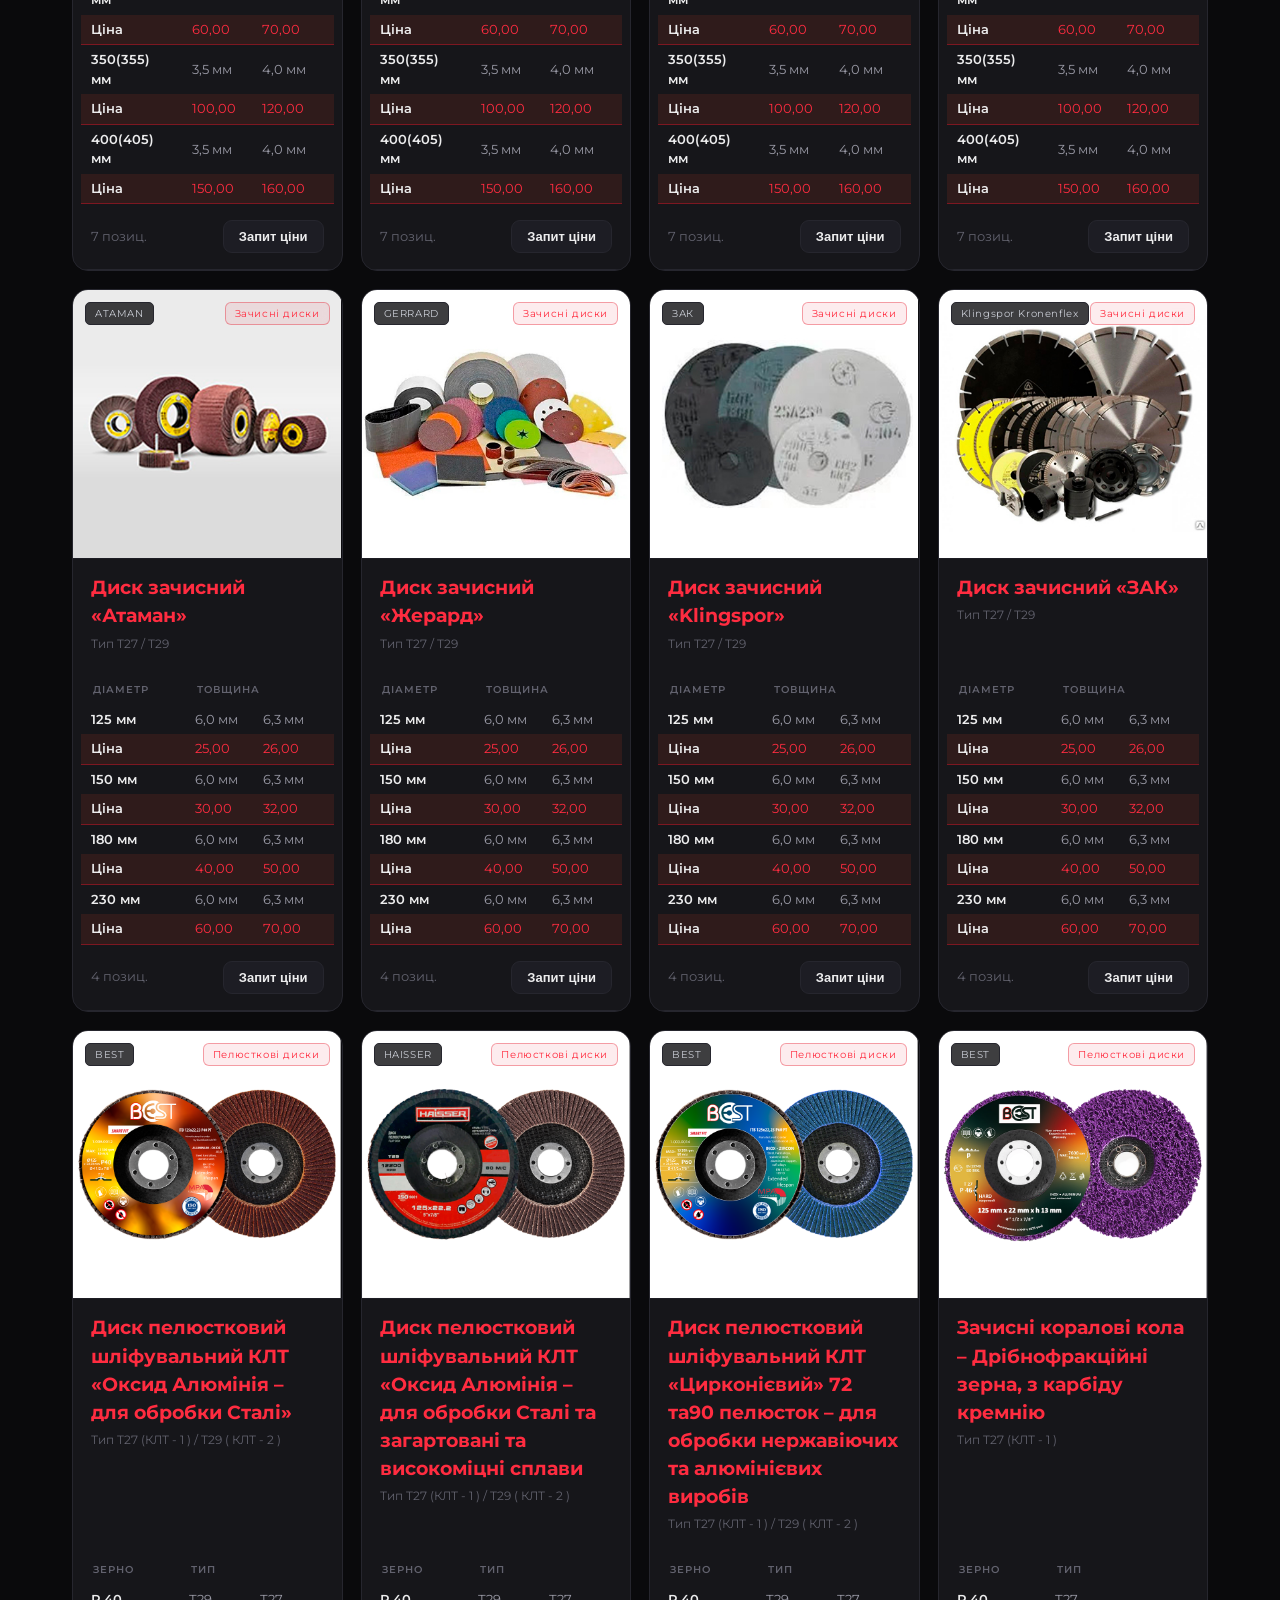
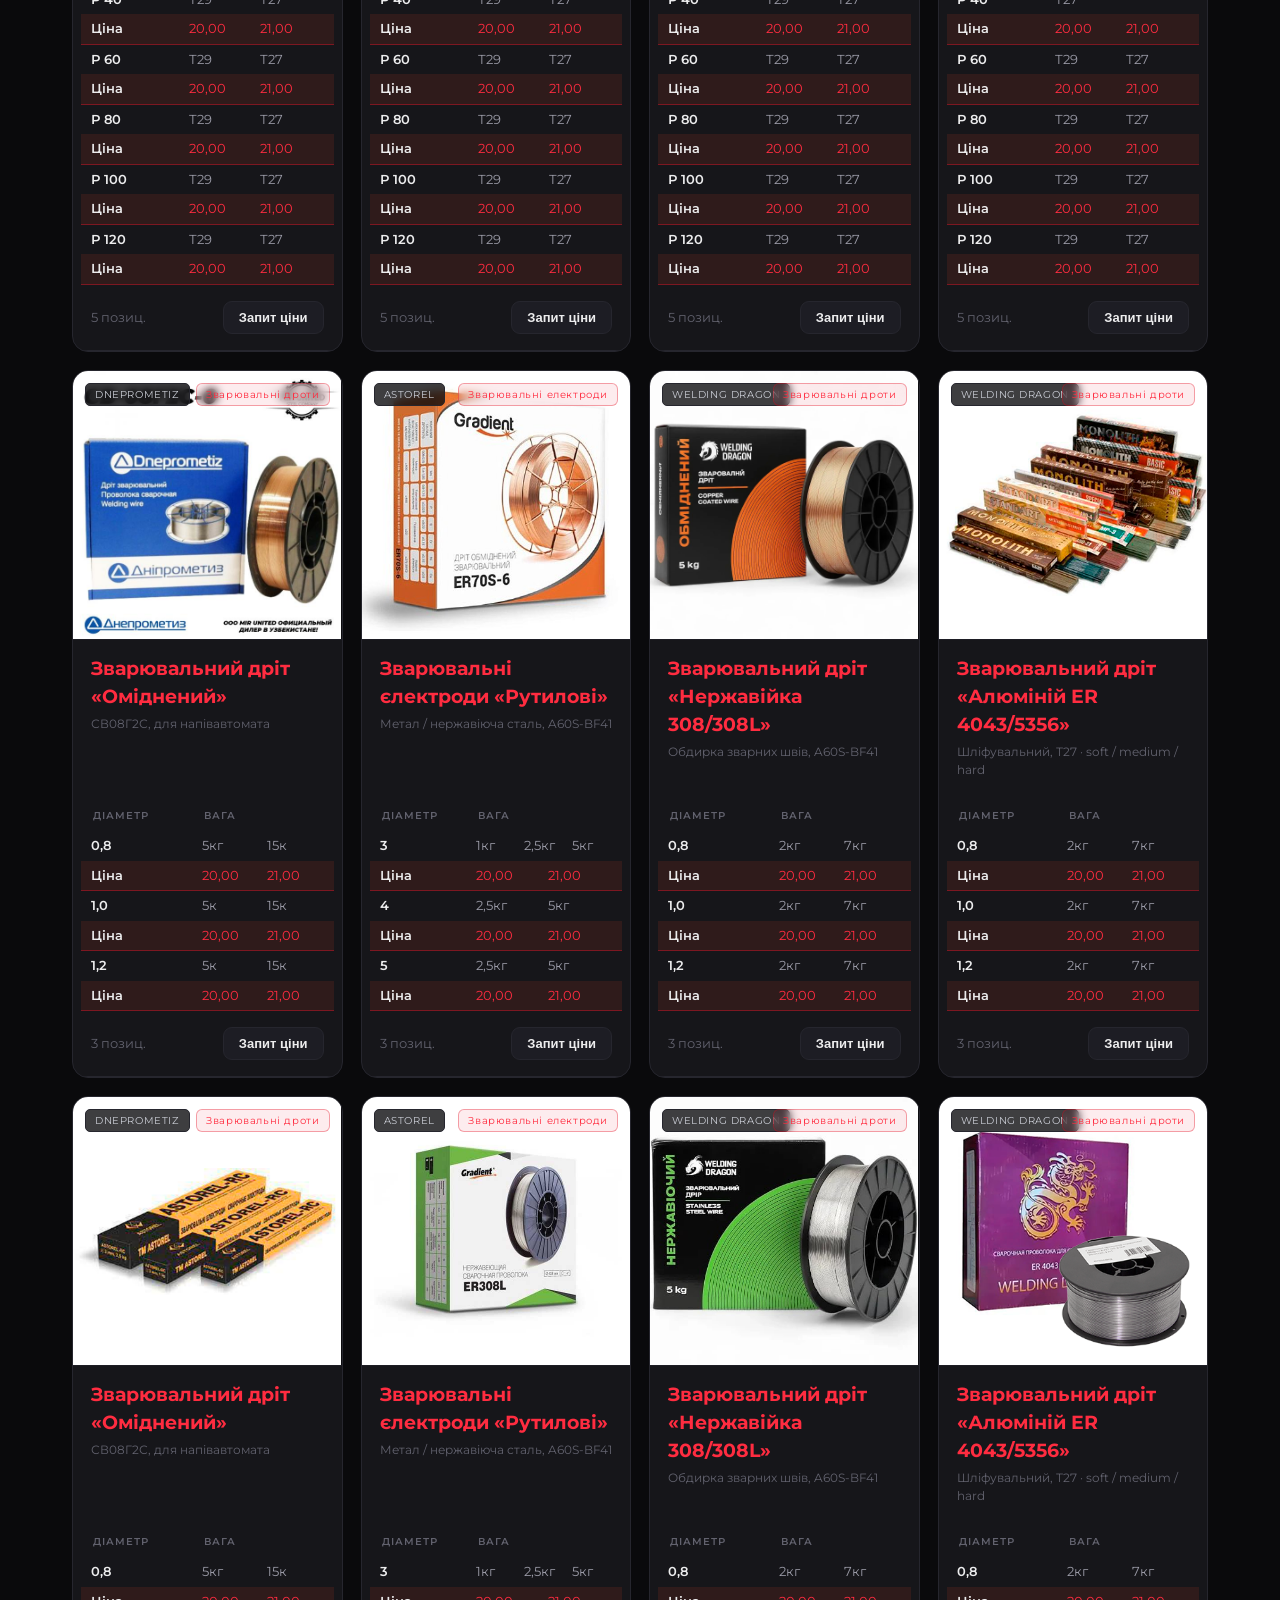
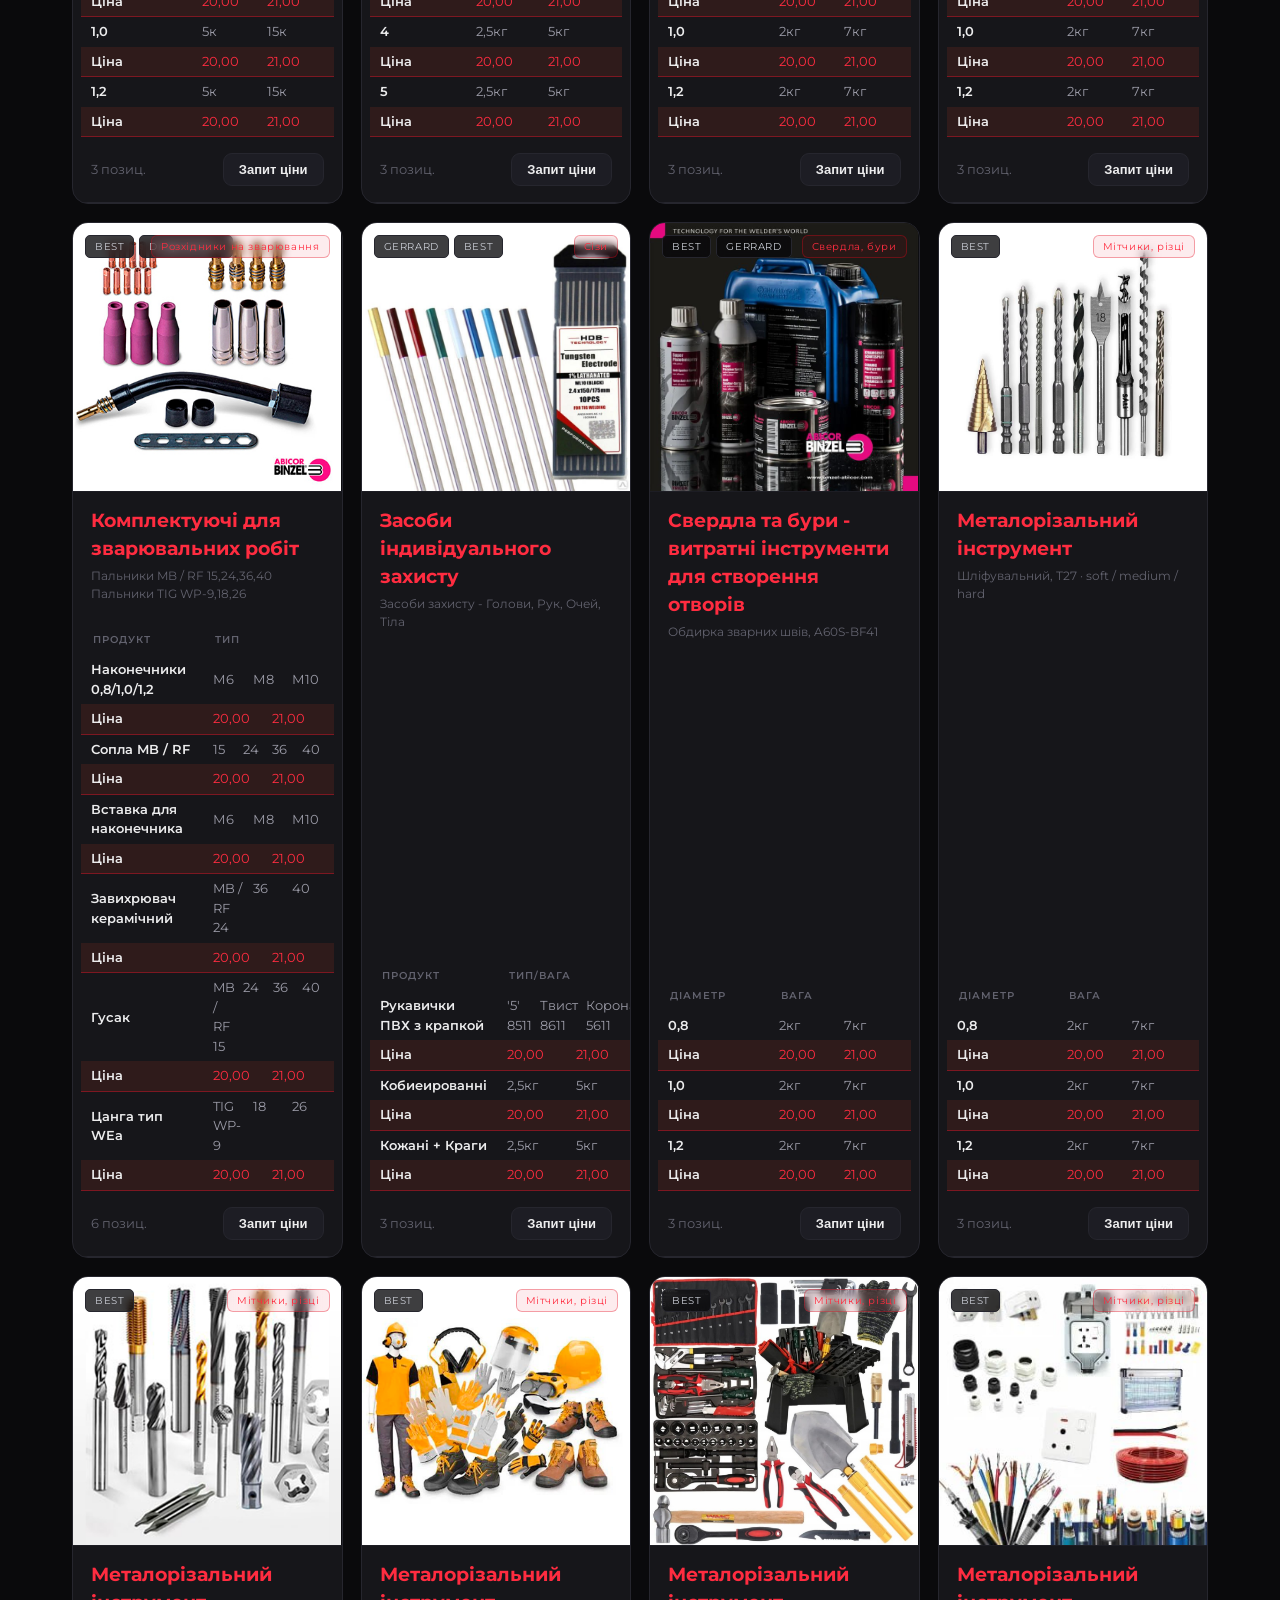
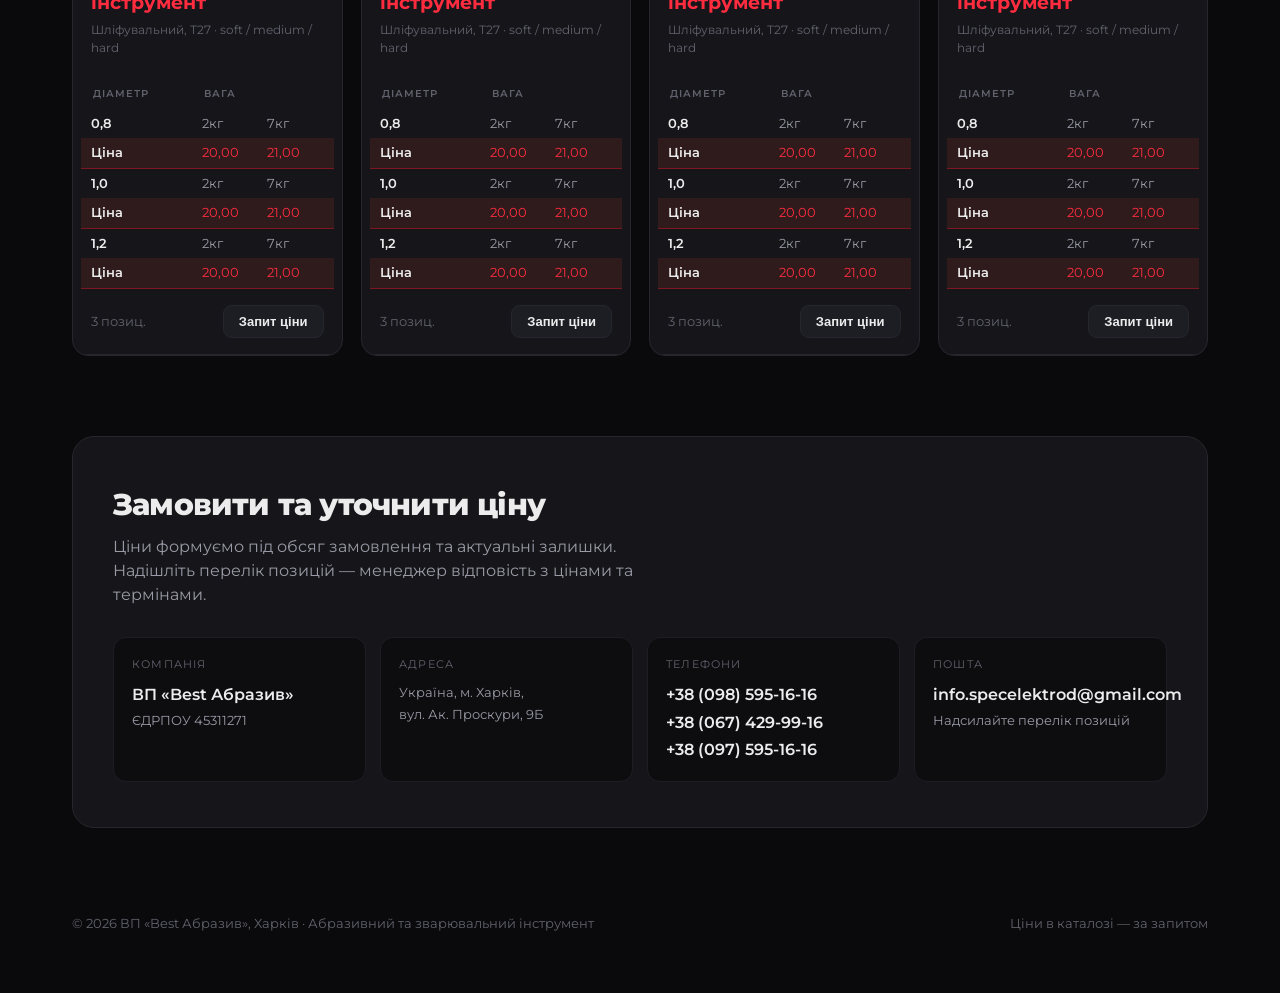
==== commit 1dc55d19: "f" ====
--- a/index.html
+++ b/index.html
@@ -5,6 +5,9 @@
     <meta name="viewport" content="width=device-width, initial-scale=1.0">
     <title>Spec Elektrod</title>
     <link rel="icon" type="image/png" sizes="32x32" href="images/Logo_СпецЕлектрод 2.jpg">
+    <link rel="preconnect" href="https://fonts.googleapis.com">
+    <link rel="preconnect" href="https://fonts.gstatic.com" crossorigin>
+    <link href="https://fonts.googleapis.com/css2?family=Montserrat:wght@400;500;600;700&display=swap" rel="stylesheet">
     <link rel="stylesheet" href="css/style.css">
 </head>
 <body>
@@ -70,6 +73,7 @@
             </div>
         </footer>
         <div class="toast" id="toast"></div>
+        <script src="js/DATA.js"></script>
         <script src="js/script.js"></script>
 </body>
 </html>
--- a/css/style.css
+++ b/css/style.css
@@ -28,6 +28,7 @@
     background:var(--bg);
     color:var(--txt);
     font-family:'Segoe UI',system-ui,-apple-system,Roboto,Helvetica,Arial,sans-serif;
+    font-family: "Montserrat", sans-serif;
     line-height:1.5;
     overflow-x:hidden;
 }
@@ -295,6 +296,7 @@
 .card:hover{
     background: var(--card-hover);
     transform: translateY(-3px);
+    cursor: pointer;
     
 }
 
@@ -343,6 +345,7 @@
 
 .card-head{
     padding: 15px 18px;
+    flex: 1;
 }
 
 .card-head h3{
@@ -420,13 +423,14 @@
 
 .card-body{
     padding: 6px 8px 4px;
-    flex: 1;
+    /* flex: 1; */
 }
 
 table{
     width: 100%;
     border-collapse: collapse;
     font-size: 13px;
+
 }
 
 th{
